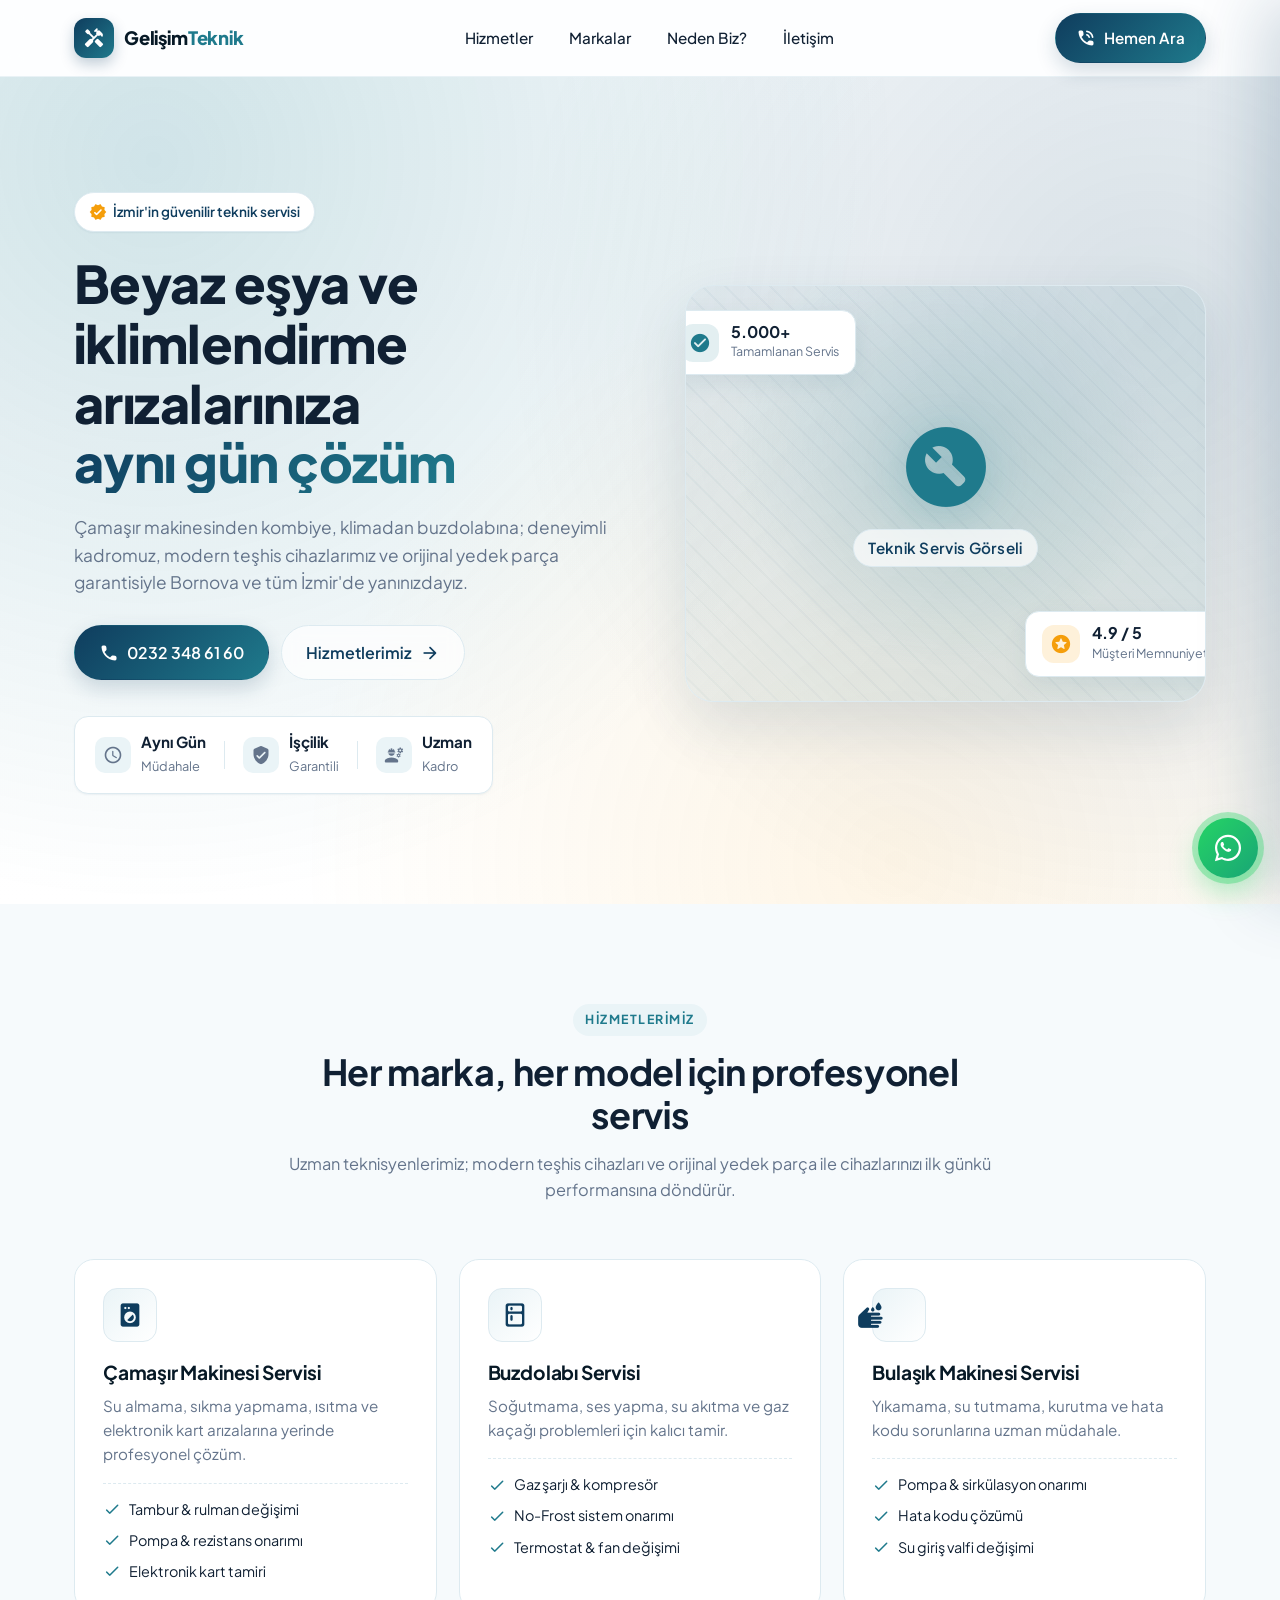
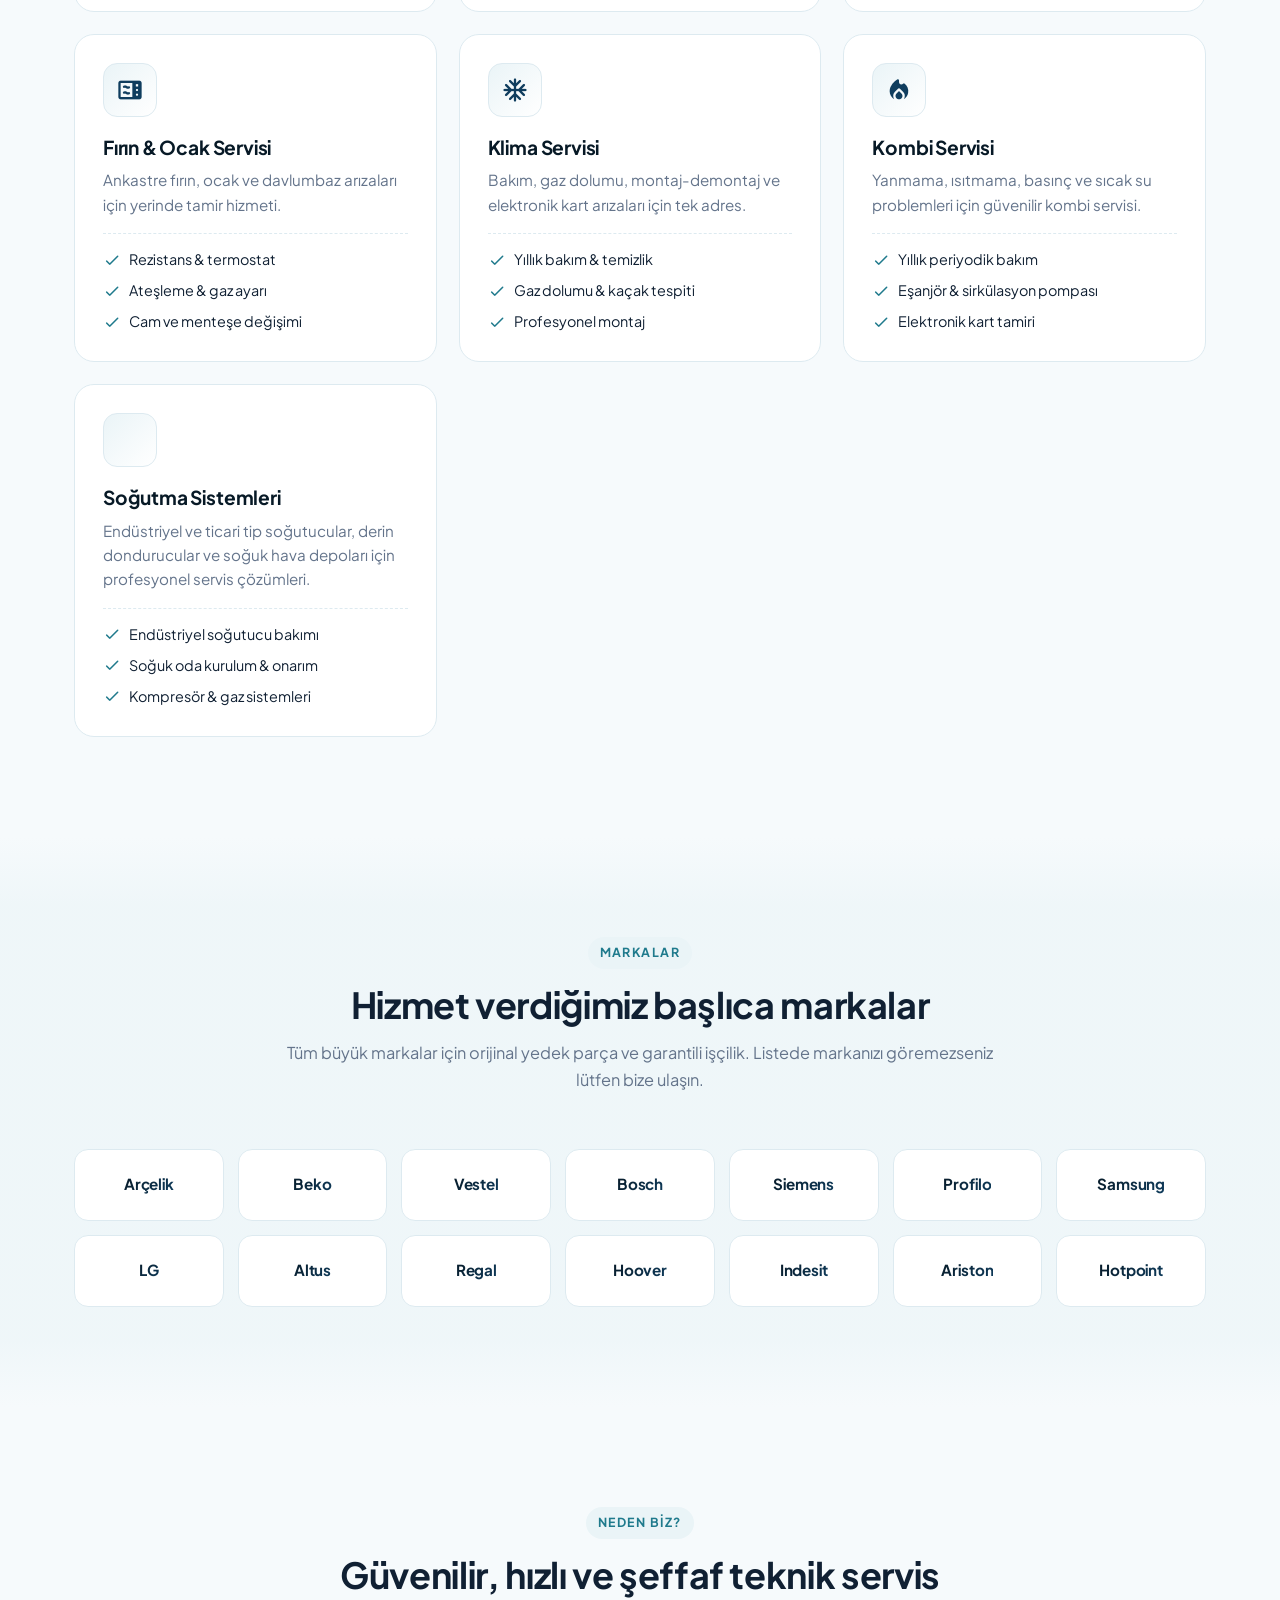
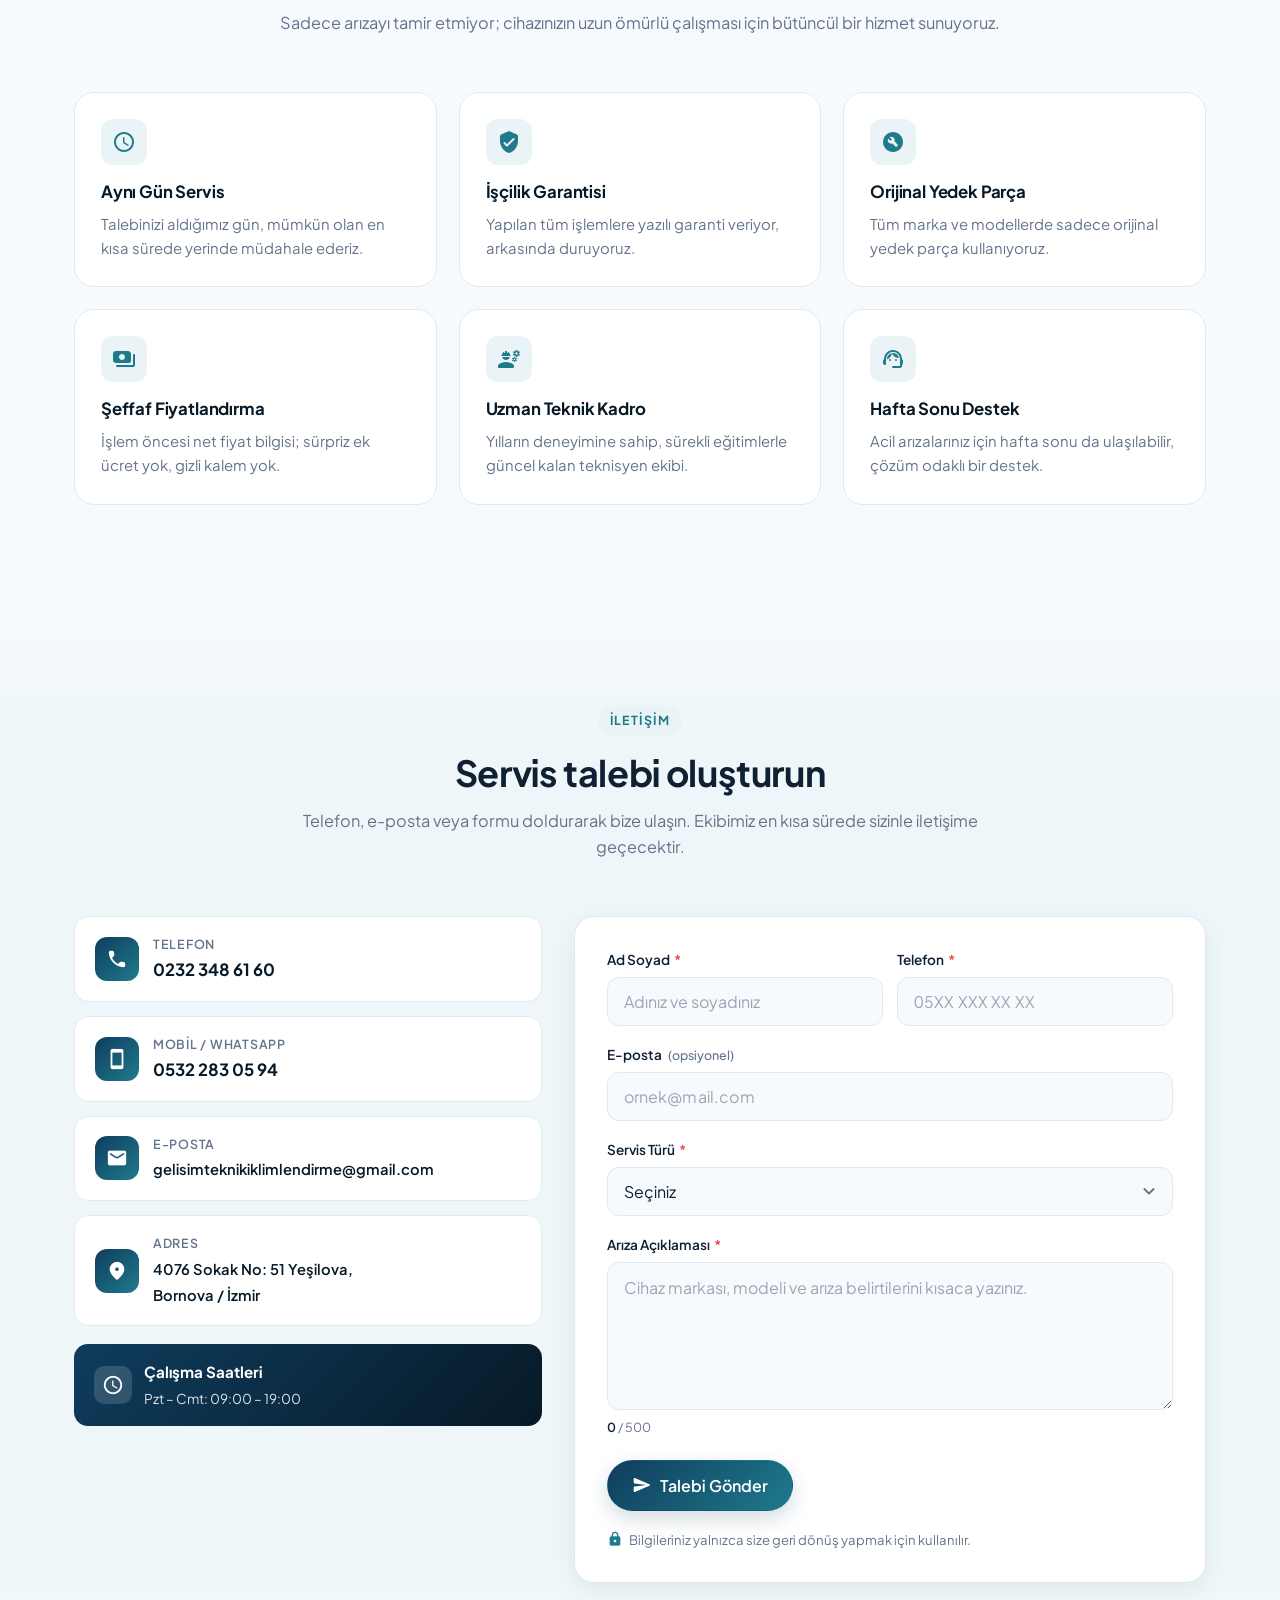
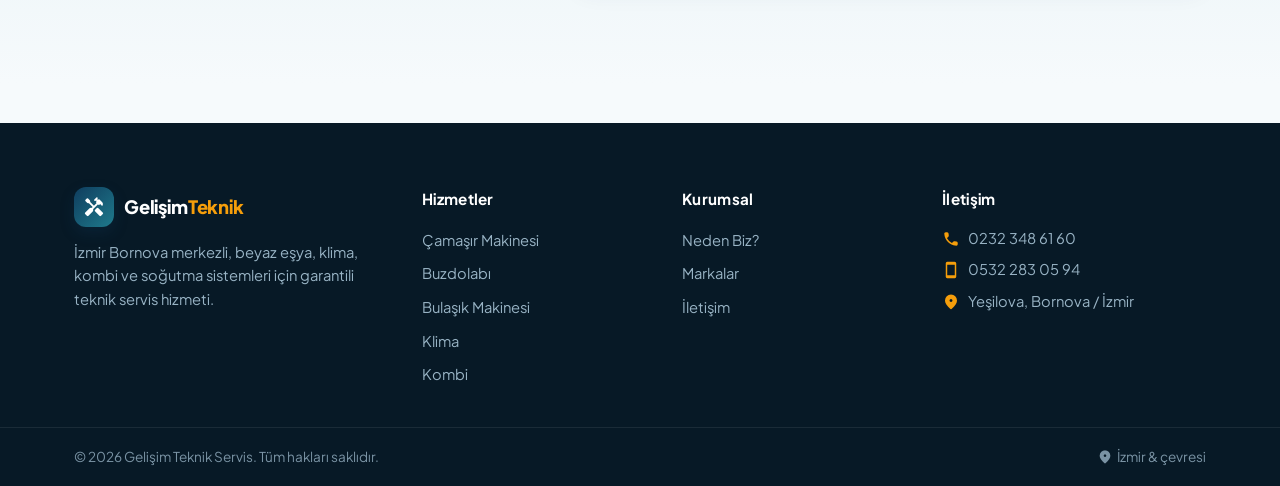
==== index.html @ 2c786e97 "First Commit Html CSS JS tasarımlar ve şablon ayarlandı" ====
<!DOCTYPE html>
<html lang="tr">
<head>
  <meta charset="UTF-8" />
  <meta name="viewport" content="width=device-width, initial-scale=1.0" />
  <title>Gelişim Teknik Servis | İzmir Beyaz Eşya, Klima ve Kombi Servisi</title>
  <meta
    name="description"
    content="Gelişim Teknik Servis – İzmir Bornova merkezli, beyaz eşya, klima, kombi ve soğutma sistemleri için garantili, hızlı ve uzman teknik servis hizmeti."
  />

  <!-- Plus Jakarta Sans -->
  <link rel="preconnect" href="https://fonts.googleapis.com" />
  <link rel="preconnect" href="https://fonts.gstatic.com" crossorigin />
  <link
    href="https://fonts.googleapis.com/css2?family=Plus+Jakarta+Sans:wght@400;500;600;700;800&display=swap"
    rel="stylesheet"
  />

  <!-- Material Icons Round -->
  <link
    href="https://fonts.googleapis.com/icon?family=Material+Icons+Round"
    rel="stylesheet"
  />

  <!-- AOS -->
  <link href="https://unpkg.com/aos@2.3.1/dist/aos.css" rel="stylesheet" />

  <link rel="stylesheet" href="/assets/css/main.css" />
</head>
<body>
  <!-- ============ HEADER ============ -->
  <header class="site-header">
    <div class="container header-inner">
      <a href="#" class="logo" aria-label="Gelişim Teknik Servis">
        <span class="logo-mark">
          <i class="material-icons-round">handyman</i>
        </span>
        <span class="logo-text">
          Gelişim<span class="logo-text-accent">Teknik</span>
        </span>
      </a>

      <nav class="nav" aria-label="Ana menü">
        <a href="#hizmetler">Hizmetler</a>
        <a href="#markalar">Markalar</a>
        <a href="#neden-biz">Neden Biz?</a>
        <a href="#iletisim">İletişim</a>
      </nav>

      <a href="tel:02323486160" class="btn btn-primary header-cta">
        <i class="material-icons-round">phone_in_talk</i>
        Hemen Ara
      </a>

      <!-- Hamburger button (mobil) -->
      <button
        class="hamburger"
        type="button"
        id="hamburgerBtn"
        aria-label="Menüyü aç"
        aria-controls="mobileMenu"
        aria-expanded="false"
      >
        <span></span>
        <span></span>
        <span></span>
      </button>
    </div>
  </header>

  <!-- ============ MOBİL MENÜ ============ -->
  <div class="mobile-menu-backdrop" id="mobileMenuBackdrop" aria-hidden="true"></div>

  <aside class="mobile-menu" id="mobileMenu" aria-label="Mobil menü" aria-hidden="true">
    <div class="mobile-menu-head">
      <a href="#" class="logo" aria-label="Gelişim Teknik Servis">
        <span class="logo-mark">
          <i class="material-icons-round">handyman</i>
        </span>
        <span class="logo-text">
          Gelişim<span class="logo-text-accent">Teknik</span>
        </span>
      </a>
      <button
        class="mobile-menu-close"
        type="button"
        id="mobileMenuClose"
        aria-label="Menüyü kapat"
      >
        <i class="material-icons-round">close</i>
      </button>
    </div>

    <nav class="mobile-nav" aria-label="Ana menü mobil">
      <a href="#hizmetler" class="mobile-nav-link">
        <i class="material-icons-round">build</i>
        <span>Hizmetler</span>
        <i class="material-icons-round arrow">chevron_right</i>
      </a>
      <a href="#markalar" class="mobile-nav-link">
        <i class="material-icons-round">verified</i>
        <span>Markalar</span>
        <i class="material-icons-round arrow">chevron_right</i>
      </a>
      <a href="#neden-biz" class="mobile-nav-link">
        <i class="material-icons-round">workspace_premium</i>
        <span>Neden Biz?</span>
        <i class="material-icons-round arrow">chevron_right</i>
      </a>
      <a href="#iletisim" class="mobile-nav-link">
        <i class="material-icons-round">mail</i>
        <span>İletişim</span>
        <i class="material-icons-round arrow">chevron_right</i>
      </a>
    </nav>

    <div class="mobile-menu-cta">
      <a href="tel:02323486160" class="btn btn-primary btn-lg mobile-cta-btn">
        <i class="material-icons-round">phone_in_talk</i>
        0232 348 61 60
      </a>
      <a
        href="https://wa.me/905322830594"
        target="_blank"
        rel="noopener"
        class="btn btn-ghost btn-lg mobile-cta-btn mobile-cta-wa"
      >
        <i class="material-icons-round">chat</i>
        WhatsApp ile Yaz
      </a>
    </div>

    <div class="mobile-menu-info">
      <div class="mobile-info-item">
        <i class="material-icons-round">place</i>
        <span>4076 Sokak No:51 Yeşilova, Bornova / İzmir</span>
      </div>
      <div class="mobile-info-item">
        <i class="material-icons-round">schedule</i>
        <span>Pzt – Cmt: 09:00 – 19:00</span>
      </div>
    </div>
  </aside>

  <!-- ============ HERO ============ -->
  <section class="hero">
    <div class="hero-bg" aria-hidden="true"></div>

    <div class="container hero-inner">
      <div class="hero-content" data-aos="fade-right" data-aos-duration="800">
        <span class="badge">
          <i class="material-icons-round">verified</i>
          İzmir'in güvenilir teknik servisi
        </span>

        <h1>
          Beyaz eşya ve iklimlendirme arızalarınıza
          <span class="hl">aynı gün çözüm</span>
        </h1>

        <p class="hero-desc">
          Çamaşır makinesinden kombiye, klimadan buzdolabına;
          deneyimli kadromuz, modern teşhis cihazlarımız ve orijinal
          yedek parça garantisiyle Bornova ve tüm İzmir'de yanınızdayız.
        </p>

        <div class="hero-cta">
          <a href="tel:02323486160" class="btn btn-primary btn-lg">
            <i class="material-icons-round">phone</i>
            0232 348 61 60
          </a>
          <a href="#hizmetler" class="btn btn-ghost btn-lg">
            Hizmetlerimiz
            <i class="material-icons-round">arrow_forward</i>
          </a>
        </div>

        <div class="hero-meta">
          <div class="meta-item">
            <span class="meta-icon"><i class="material-icons-round">schedule</i></span>
            <div>
              <strong>Aynı Gün</strong>
              <span>Müdahale</span>
            </div>
          </div>
          <div class="meta-divider" aria-hidden="true"></div>
          <div class="meta-item">
            <span class="meta-icon"><i class="material-icons-round">verified_user</i></span>
            <div>
              <strong>İşçilik</strong>
              <span>Garantili</span>
            </div>
          </div>
          <div class="meta-divider" aria-hidden="true"></div>
          <div class="meta-item">
            <span class="meta-icon"><i class="material-icons-round">engineering</i></span>
            <div>
              <strong>Uzman</strong>
              <span>Kadro</span>
            </div>
          </div>
        </div>
      </div>

      <div class="hero-visual" data-aos="fade-left" data-aos-duration="900">
        <div class="hero-card">
          <div class="hero-card-img">
            <i class="material-icons-round hero-card-icon">build_circle</i>
            <span class="hero-card-label">Teknik Servis Görseli</span>
          </div>

          <div class="floating-card floating-1">
            <span class="floating-icon ok">
              <i class="material-icons-round">check_circle</i>
            </span>
            <div>
              <strong>5.000+</strong>
              <span>Tamamlanan Servis</span>
            </div>
          </div>

          <div class="floating-card floating-2">
            <span class="floating-icon star">
              <i class="material-icons-round">stars</i>
            </span>
            <div>
              <strong>4.9 / 5</strong>
              <span>Müşteri Memnuniyeti</span>
            </div>
          </div>
        </div>
      </div>
    </div>
  </section>

  <!-- ============ HİZMETLER ============ -->
  <section class="section" id="hizmetler">
    <div class="container">
      <div class="section-head" data-aos="fade-up">
        <span class="eyebrow">Hizmetlerimiz</span>
        <h2>Her marka, her model için profesyonel servis</h2>
        <p>
          Uzman teknisyenlerimiz; modern teşhis cihazları ve orijinal
          yedek parça ile cihazlarınızı ilk günkü performansına döndürür.
        </p>
      </div>

      <div class="services-grid">
        <article class="service-card" data-aos="fade-up" data-aos-delay="0">
          <div class="service-icon"><i class="material-icons-round">local_laundry_service</i></div>
          <h3>Çamaşır Makinesi Servisi</h3>
          <p>Su almama, sıkma yapmama, ısıtma ve elektronik kart arızalarına yerinde profesyonel çözüm.</p>
          <ul class="fault-list">
            <li><i class="material-icons-round">check</i>Tambur & rulman değişimi</li>
            <li><i class="material-icons-round">check</i>Pompa & rezistans onarımı</li>
            <li><i class="material-icons-round">check</i>Elektronik kart tamiri</li>
          </ul>
        </article>

        <article class="service-card" data-aos="fade-up" data-aos-delay="60">
          <div class="service-icon"><i class="material-icons-round">kitchen</i></div>
          <h3>Buzdolabı Servisi</h3>
          <p>Soğutmama, ses yapma, su akıtma ve gaz kaçağı problemleri için kalıcı tamir.</p>
          <ul class="fault-list">
            <li><i class="material-icons-round">check</i>Gaz şarjı & kompresör</li>
            <li><i class="material-icons-round">check</i>No-Frost sistem onarımı</li>
            <li><i class="material-icons-round">check</i>Termostat & fan değişimi</li>
          </ul>
        </article>

        <article class="service-card" data-aos="fade-up" data-aos-delay="120">
          <div class="service-icon"><i class="material-icons-round">dishwasher_gen</i></div>
          <h3>Bulaşık Makinesi Servisi</h3>
          <p>Yıkamama, su tutmama, kurutma ve hata kodu sorunlarına uzman müdahale.</p>
          <ul class="fault-list">
            <li><i class="material-icons-round">check</i>Pompa & sirkülasyon onarımı</li>
            <li><i class="material-icons-round">check</i>Hata kodu çözümü</li>
            <li><i class="material-icons-round">check</i>Su giriş valfi değişimi</li>
          </ul>
        </article>

        <article class="service-card" data-aos="fade-up" data-aos-delay="0">
          <div class="service-icon"><i class="material-icons-round">microwave</i></div>
          <h3>Fırın & Ocak Servisi</h3>
          <p>Ankastre fırın, ocak ve davlumbaz arızaları için yerinde tamir hizmeti.</p>
          <ul class="fault-list">
            <li><i class="material-icons-round">check</i>Rezistans & termostat</li>
            <li><i class="material-icons-round">check</i>Ateşleme & gaz ayarı</li>
            <li><i class="material-icons-round">check</i>Cam ve menteşe değişimi</li>
          </ul>
        </article>

        <article class="service-card" data-aos="fade-up" data-aos-delay="60">
          <div class="service-icon"><i class="material-icons-round">ac_unit</i></div>
          <h3>Klima Servisi</h3>
          <p>Bakım, gaz dolumu, montaj-demontaj ve elektronik kart arızaları için tek adres.</p>
          <ul class="fault-list">
            <li><i class="material-icons-round">check</i>Yıllık bakım & temizlik</li>
            <li><i class="material-icons-round">check</i>Gaz dolumu & kaçak tespiti</li>
            <li><i class="material-icons-round">check</i>Profesyonel montaj</li>
          </ul>
        </article>

        <article class="service-card" data-aos="fade-up" data-aos-delay="120">
          <div class="service-icon"><i class="material-icons-round">local_fire_department</i></div>
          <h3>Kombi Servisi</h3>
          <p>Yanmama, ısıtmama, basınç ve sıcak su problemleri için güvenilir kombi servisi.</p>
          <ul class="fault-list">
            <li><i class="material-icons-round">check</i>Yıllık periyodik bakım</li>
            <li><i class="material-icons-round">check</i>Eşanjör & sirkülasyon pompası</li>
            <li><i class="material-icons-round">check</i>Elektronik kart tamiri</li>
          </ul>
        </article>

        <article class="service-card service-card-wide" data-aos="fade-up" data-aos-delay="0">
          <div class="service-icon"><i class="material-icons-round">mode_cool</i></div>
          <h3>Soğutma Sistemleri</h3>
          <p>Endüstriyel ve ticari tip soğutucular, derin dondurucular ve soğuk hava depoları için profesyonel servis çözümleri.</p>
          <ul class="fault-list">
            <li><i class="material-icons-round">check</i>Endüstriyel soğutucu bakımı</li>
            <li><i class="material-icons-round">check</i>Soğuk oda kurulum & onarım</li>
            <li><i class="material-icons-round">check</i>Kompresör & gaz sistemleri</li>
          </ul>
        </article>
      </div>
    </div>
  </section>

  <!-- ============ MARKALAR ============ -->
  <section class="section section-soft" id="markalar">
    <div class="container">
      <div class="section-head" data-aos="fade-up">
        <span class="eyebrow">Markalar</span>
        <h2>Hizmet verdiğimiz başlıca markalar</h2>
        <p>Tüm büyük markalar için orijinal yedek parça ve garantili işçilik. Listede markanızı göremezseniz lütfen bize ulaşın.</p>
      </div>

      <div class="brands-grid" data-aos="fade-up">
        <div class="brand-chip"><span>Arçelik</span></div>
        <div class="brand-chip"><span>Beko</span></div>
        <div class="brand-chip"><span>Vestel</span></div>
        <div class="brand-chip"><span>Bosch</span></div>
        <div class="brand-chip"><span>Siemens</span></div>
        <div class="brand-chip"><span>Profilo</span></div>
        <div class="brand-chip"><span>Samsung</span></div>
        <div class="brand-chip"><span>LG</span></div>
        <div class="brand-chip"><span>Altus</span></div>
        <div class="brand-chip"><span>Regal</span></div>
        <div class="brand-chip"><span>Hoover</span></div>
        <div class="brand-chip"><span>Indesit</span></div>
        <div class="brand-chip"><span>Ariston</span></div>
        <div class="brand-chip"><span>Hotpoint</span></div>
      </div>
    </div>
  </section>

  <!-- ============ NEDEN BİZ ============ -->
  <section class="section" id="neden-biz">
    <div class="container">
      <div class="section-head" data-aos="fade-up">
        <span class="eyebrow">Neden Biz?</span>
        <h2>Güvenilir, hızlı ve şeffaf teknik servis</h2>
        <p>Sadece arızayı tamir etmiyor; cihazınızın uzun ömürlü çalışması için bütüncül bir hizmet sunuyoruz.</p>
      </div>

      <div class="benefits-grid">
        <div class="benefit-card" data-aos="fade-up" data-aos-delay="0">
          <span class="benefit-icon"><i class="material-icons-round">schedule</i></span>
          <h4>Aynı Gün Servis</h4>
          <p>Talebinizi aldığımız gün, mümkün olan en kısa sürede yerinde müdahale ederiz.</p>
        </div>
        <div class="benefit-card" data-aos="fade-up" data-aos-delay="60">
          <span class="benefit-icon"><i class="material-icons-round">verified_user</i></span>
          <h4>İşçilik Garantisi</h4>
          <p>Yapılan tüm işlemlere yazılı garanti veriyor, arkasında duruyoruz.</p>
        </div>
        <div class="benefit-card" data-aos="fade-up" data-aos-delay="120">
          <span class="benefit-icon"><i class="material-icons-round">build_circle</i></span>
          <h4>Orijinal Yedek Parça</h4>
          <p>Tüm marka ve modellerde sadece orijinal yedek parça kullanıyoruz.</p>
        </div>
        <div class="benefit-card" data-aos="fade-up" data-aos-delay="0">
          <span class="benefit-icon"><i class="material-icons-round">payments</i></span>
          <h4>Şeffaf Fiyatlandırma</h4>
          <p>İşlem öncesi net fiyat bilgisi; sürpriz ek ücret yok, gizli kalem yok.</p>
        </div>
        <div class="benefit-card" data-aos="fade-up" data-aos-delay="60">
          <span class="benefit-icon"><i class="material-icons-round">engineering</i></span>
          <h4>Uzman Teknik Kadro</h4>
          <p>Yılların deneyimine sahip, sürekli eğitimlerle güncel kalan teknisyen ekibi.</p>
        </div>
        <div class="benefit-card" data-aos="fade-up" data-aos-delay="120">
          <span class="benefit-icon"><i class="material-icons-round">support_agent</i></span>
          <h4>Hafta Sonu Destek</h4>
          <p>Acil arızalarınız için hafta sonu da ulaşılabilir, çözüm odaklı bir destek.</p>
        </div>
      </div>
    </div>
  </section>

  <!-- ============ İLETİŞİM ============ -->
  <section class="section section-soft" id="iletisim">
    <div class="container">
      <div class="section-head" data-aos="fade-up">
        <span class="eyebrow">İletişim</span>
        <h2>Servis talebi oluşturun</h2>
        <p>Telefon, e-posta veya formu doldurarak bize ulaşın. Ekibimiz en kısa sürede sizinle iletişime geçecektir.</p>
      </div>

      <div class="contact-grid">
        <!-- Sol kolon: bilgiler -->
        <aside class="contact-info" data-aos="fade-right">
          <div class="info-card">
            <span class="info-icon"><i class="material-icons-round">phone</i></span>
            <div>
              <span class="info-label">Telefon</span>
              <a href="tel:02323486160" class="info-value">0232 348 61 60</a>
            </div>
          </div>

          <div class="info-card">
            <span class="info-icon"><i class="material-icons-round">smartphone</i></span>
            <div>
              <span class="info-label">Mobil / WhatsApp</span>
              <a href="tel:05322830594" class="info-value">0532 283 05 94</a>
            </div>
          </div>

          <div class="info-card">
            <span class="info-icon"><i class="material-icons-round">mail</i></span>
            <div>
              <span class="info-label">E-posta</span>
              <a href="mailto:gelisimteknikiklimlendirme@gmail.com" class="info-value info-value-sm"
                >gelisimteknikiklimlendirme@gmail.com</a>
            </div>
          </div>

          <div class="info-card">
            <span class="info-icon"><i class="material-icons-round">location_on</i></span>
            <div>
              <span class="info-label">Adres</span>
              <span class="info-value info-value-sm">
                4076 Sokak No: 51 Yeşilova,<br />Bornova / İzmir
              </span>
            </div>
          </div>

          <div class="info-hours">
            <i class="material-icons-round">schedule</i>
            <div>
              <strong>Çalışma Saatleri</strong>
              <span>Pzt – Cmt: 09:00 – 19:00</span>
            </div>
          </div>
        </aside>

        <!-- Sağ kolon: form -->
        <form class="contact-form" id="contactForm" data-aos="fade-left" novalidate>
          <div class="form-row">
            <div class="form-group">
              <label for="name">Ad Soyad <span class="req">*</span></label>
              <input
                type="text"
                id="name"
                name="name"
                placeholder="Adınız ve soyadınız"
                autocomplete="name"
                minlength="3"
                maxlength="60"
                pattern="[A-Za-zÇĞİıÖŞÜçğıöşü\s'\-]{3,60}"
                oninput="this.value=this.value.replace(/[^A-Za-zÇĞİıÖŞÜçğıöşü\s'\-]/g,'')"
                required
                data-error-required="Ad soyad alanı boş bırakılamaz."
                data-error-minlength="Ad soyad en az 3 karakter olmalıdır."
                data-error-pattern="Lütfen geçerli bir ad soyad giriniz (sadece harfler)."
              />
              <span class="form-error" data-error-for="name"></span>
            </div>

            <div class="form-group">
              <label for="phone">Telefon <span class="req">*</span></label>
              <input
                type="tel"
                id="phone"
                name="phone"
                placeholder="05XX XXX XX XX"
                autocomplete="tel"
                inputmode="numeric"
                maxlength="11"
                minlength="10"
                pattern="0[0-9]{9,10}"
                oninput="this.value=this.value.replace(/\D/g,'').slice(0,11)"
                onkeydown="if(['e','E','+','-','.',',',' '].includes(event.key))event.preventDefault()"
                required
                data-error-required="Telefon numarası boş bırakılamaz."
                data-error-minlength="Telefon numarası en az 10 haneli olmalıdır."
                data-error-pattern="Lütfen geçerli bir telefon numarası giriniz (örn: 05XX XXX XX XX)."
              />
              <span class="form-error" data-error-for="phone"></span>
            </div>
          </div>

          <div class="form-group">
            <label for="email">E-posta <span class="optional">(opsiyonel)</span></label>
            <input
              type="email"
              id="email"
              name="email"
              placeholder="ornek@mail.com"
              autocomplete="email"
              inputmode="email"
              maxlength="80"
              data-error-typemismatch="Lütfen geçerli bir e-posta adresi giriniz."
            />
            <span class="form-error" data-error-for="email"></span>
          </div>

          <div class="form-group">
            <label for="service">Servis Türü <span class="req">*</span></label>
            <div class="select-wrap">
              <select
                id="service"
                name="service"
                required
                data-error-required="Lütfen bir servis türü seçiniz."
              >
                <option value="">Seçiniz</option>
                <option>Çamaşır Makinesi</option>
                <option>Buzdolabı</option>
                <option>Bulaşık Makinesi</option>
                <option>Fırın & Ocak</option>
                <option>Klima</option>
                <option>Kombi</option>
                <option>Soğutma Sistemleri</option>
              </select>
              <i class="material-icons-round select-caret">expand_more</i>
            </div>
            <span class="form-error" data-error-for="service"></span>
          </div>

          <div class="form-group">
            <label for="message">Arıza Açıklaması <span class="req">*</span></label>
            <textarea
              id="message"
              name="message"
              rows="5"
              maxlength="500"
              minlength="10"
              placeholder="Cihaz markası, modeli ve arıza belirtilerini kısaca yazınız."
              required
              data-error-required="Lütfen arıza açıklamasını giriniz."
              data-error-minlength="Açıklama en az 10 karakter olmalıdır."
            ></textarea>
            <div class="form-meta">
              <span class="form-error" data-error-for="message"></span>
              <span class="form-counter"><span id="msgCount">0</span> / 500</span>
            </div>
          </div>

          <button type="submit" class="btn btn-primary btn-lg form-submit">
            <i class="material-icons-round">send</i>
            Talebi Gönder
          </button>

          <p class="form-success" id="formSuccess">
            <i class="material-icons-round">check_circle</i>
            Talebiniz alındı. En kısa sürede sizinle iletişime geçeceğiz.
          </p>

          <p class="form-note">
            <i class="material-icons-round">lock</i>
            Bilgileriniz yalnızca size geri dönüş yapmak için kullanılır.
          </p>
        </form>
      </div>
    </div>
  </section>

  <!-- ============ FOOTER ============ -->
  <footer class="site-footer">
    <div class="container footer-inner">
      <div class="footer-brand">
        <a href="#" class="logo logo-light">
          <span class="logo-mark"><i class="material-icons-round">handyman</i></span>
          <span class="logo-text">Gelişim<span class="logo-text-accent">Teknik</span></span>
        </a>
        <p>İzmir Bornova merkezli, beyaz eşya, klima, kombi ve soğutma sistemleri için garantili teknik servis hizmeti.</p>
      </div>

      <div class="footer-col">
        <h5>Hizmetler</h5>
        <ul>
          <li><a href="#hizmetler">Çamaşır Makinesi</a></li>
          <li><a href="#hizmetler">Buzdolabı</a></li>
          <li><a href="#hizmetler">Bulaşık Makinesi</a></li>
          <li><a href="#hizmetler">Klima</a></li>
          <li><a href="#hizmetler">Kombi</a></li>
        </ul>
      </div>

      <div class="footer-col">
        <h5>Kurumsal</h5>
        <ul>
          <li><a href="#neden-biz">Neden Biz?</a></li>
          <li><a href="#markalar">Markalar</a></li>
          <li><a href="#iletisim">İletişim</a></li>
        </ul>
      </div>

      <div class="footer-col">
        <h5>İletişim</h5>
        <ul class="footer-contact">
          <li><i class="material-icons-round">phone</i> 0232 348 61 60</li>
          <li><i class="material-icons-round">smartphone</i> 0532 283 05 94</li>
          <li><i class="material-icons-round">place</i> Yeşilova, Bornova / İzmir</li>
        </ul>
      </div>
    </div>

    <div class="footer-bottom">
      <div class="container footer-bottom-inner">
        <span>© 2026 Gelişim Teknik Servis. Tüm hakları saklıdır.</span>
        <span class="footer-region"><i class="material-icons-round">place</i> İzmir & çevresi</span>
      </div>
    </div>
  </footer>

  <!-- ============ WHATSAPP FLOATING ============ -->
  <a
    href="https://wa.me/905322830594"
    target="_blank"
    rel="noopener"
    class="whatsapp-float"
    aria-label="WhatsApp ile iletişime geç"
  >
    <svg viewBox="0 0 32 32" width="28" height="28" aria-hidden="true">
      <path fill="currentColor" d="M19.11 17.21c-.3-.15-1.78-.88-2.06-.98-.28-.1-.48-.15-.68.15-.2.3-.78.98-.96 1.18-.18.2-.35.22-.65.07-.3-.15-1.27-.47-2.42-1.5-.9-.8-1.5-1.78-1.67-2.08-.18-.3-.02-.46.13-.61.13-.13.3-.35.45-.52.15-.18.2-.3.3-.5.1-.2.05-.37-.02-.52-.07-.15-.68-1.62-.92-2.22-.24-.6-.5-.5-.68-.5h-.58c-.2 0-.52.07-.8.37-.27.3-1.05 1.02-1.05 2.5 0 1.47 1.07 2.9 1.22 3.1.15.2 2.1 3.2 5.1 4.48.71.3 1.27.49 1.7.62.71.23 1.36.2 1.87.12.57-.08 1.78-.72 2.03-1.42.25-.7.25-1.3.18-1.43-.08-.13-.28-.2-.58-.35z" />
      <path fill="currentColor" d="M26.65 5.34A14.86 14.86 0 0 0 16.02.93C7.83.93 1.16 7.6 1.16 15.79c0 2.62.69 5.18 2 7.43L1 31.07l7.99-2.1a14.84 14.84 0 0 0 7.04 1.79h.01c8.19 0 14.86-6.66 14.86-14.86a14.78 14.78 0 0 0-4.25-10.56zM16.04 28.27h-.01c-2.22 0-4.4-.6-6.3-1.72l-.45-.27-4.74 1.24 1.27-4.62-.3-.47a12.32 12.32 0 0 1-1.9-6.64c0-6.81 5.55-12.36 12.37-12.36 3.3 0 6.4 1.29 8.74 3.62a12.27 12.27 0 0 1 3.62 8.75c0 6.81-5.55 12.37-12.3 12.37z" />
    </svg>
  </a>

  <!-- AOS -->
  <script src="https://unpkg.com/aos@2.3.1/dist/aos.js"></script>
 <script src="/assets/js/main.js"></script>
</body>
</html>
---- assets/css/main.css ----
/* =========================================================
   Gelişim Teknik Servis — style.css
   ========================================================= */

/* ---------- Reset & Tokens ---------- */
:root {
  --primary: #0F3D5E;
  --primary-dark: #071926;
  --secondary: #1F7A8C;
  --accent: #F59E0B;
  --bg: #F6FAFC;
  --surface: #FFFFFF;
  --soft: #EAF4F7;
  --text: #102033;
  --muted: #64748B;
  --border: #DDEAF0;

  --radius-sm: 10px;
  --radius: 14px;
  --radius-lg: 20px;
  --radius-xl: 28px;

  --shadow-sm: 0 1px 2px rgba(15, 61, 94, 0.06);
  --shadow: 0 8px 24px rgba(15, 61, 94, 0.08);
  --shadow-lg: 0 24px 60px rgba(15, 61, 94, 0.12);

  --container: 1180px;
  --t: 0.25s cubic-bezier(0.4, 0, 0.2, 1);
}

*,
*::before,
*::after {
  box-sizing: border-box;
}

html {
  scroll-behavior: smooth;
  -webkit-text-size-adjust: 100%;
}

body {
  margin: 0;
  font-family: "Plus Jakarta Sans", system-ui, -apple-system, Segoe UI, Roboto,
    sans-serif;
  font-size: 16px;
  line-height: 1.6;
  color: var(--text);
  background: var(--bg);
  -webkit-font-smoothing: antialiased;
  -moz-osx-font-smoothing: grayscale;
}

img,
svg {
  display: block;
  max-width: 100%;
}

a {
  color: inherit;
  text-decoration: none;
  transition: color var(--t);
}

ul {
  list-style: none;
  padding: 0;
  margin: 0;
}

h1,
h2,
h3,
h4,
h5 {
  margin: 0 0 0.4em;
  font-weight: 700;
  color: var(--text);
  letter-spacing: -0.01em;
}

h1 { font-size: clamp(2rem, 4.5vw, 3.25rem); line-height: 1.15; font-weight: 800; }
h2 { font-size: clamp(1.6rem, 3vw, 2.25rem); line-height: 1.2; }
h3 { font-size: 1.2rem; line-height: 1.35; }
h4 { font-size: 1.05rem; }
p  { margin: 0 0 1em; color: var(--muted); }

.container {
  width: 100%;
  max-width: var(--container);
  margin: 0 auto;
  padding: 0 24px;
}

.material-icons-round {
  font-family: "Material Icons Round";
  font-feature-settings: "liga";
  user-select: none;
}

/* ---------- Buttons ---------- */
.btn {
  display: inline-flex;
  align-items: center;
  gap: 8px;
  padding: 12px 20px;
  border-radius: 999px;
  font-weight: 600;
  font-size: 0.95rem;
  cursor: pointer;
  border: 1px solid transparent;
  transition: transform var(--t), box-shadow var(--t), background var(--t),
    color var(--t), border-color var(--t);
  white-space: nowrap;
  font-family: inherit;
}

.btn .material-icons-round { font-size: 20px; }

.btn-lg {
  padding: 14px 24px;
  font-size: 1rem;
}

.btn-primary {
  background: linear-gradient(135deg, var(--primary), var(--secondary));
  color: #fff;
  box-shadow: 0 8px 20px rgba(15, 61, 94, 0.18);
}
.btn-primary:hover {
  transform: translateY(-2px);
  box-shadow: 0 14px 28px rgba(15, 61, 94, 0.24);
}

.btn-ghost {
  background: rgba(255, 255, 255, 0.7);
  color: var(--primary);
  border-color: var(--border);
  backdrop-filter: blur(8px);
}
.btn-ghost:hover {
  background: var(--surface);
  border-color: var(--secondary);
  color: var(--primary-dark);
  transform: translateY(-2px);
}

/* ---------- Header ---------- */
.site-header {
  position: sticky;
  top: 0;
  z-index: 50;
  background: rgba(255, 255, 255, 0.78);
  backdrop-filter: saturate(160%) blur(14px);
  -webkit-backdrop-filter: saturate(160%) blur(14px);
  border-bottom: 1px solid rgba(221, 234, 240, 0.6);
}

.header-inner {
  display: flex;
  align-items: center;
  justify-content: space-between;
  height: 76px;
  gap: 24px;
}

.logo {
  display: inline-flex;
  align-items: center;
  gap: 10px;
  font-weight: 800;
  font-size: 1.15rem;
  color: var(--primary-dark);
  letter-spacing: -0.01em;
}

.logo-mark {
  display: inline-flex;
  align-items: center;
  justify-content: center;
  width: 40px;
  height: 40px;
  border-radius: 12px;
  background: linear-gradient(135deg, var(--primary), var(--secondary));
  color: #fff;
  box-shadow: 0 6px 14px rgba(15, 61, 94, 0.25);
}
.logo-mark .material-icons-round { font-size: 22px; }

.logo-text-accent {
  color: var(--secondary);
}

.nav {
  display: flex;
  align-items: center;
  gap: 8px;
}
.nav a {
  position: relative;
  padding: 8px 14px;
  font-weight: 500;
  font-size: 0.95rem;
  color: var(--text);
  border-radius: 999px;
  transition: color var(--t), background var(--t);
}
.nav a:hover {
  color: var(--primary);
  background: var(--soft);
}

/* ---------- Hero ---------- */
.hero {
  position: relative;
  padding: clamp(64px, 9vw, 120px) 0 clamp(64px, 9vw, 110px);
  overflow: hidden;
}

.hero-bg {
  position: absolute;
  inset: 0;
  background:
    radial-gradient(circle at 12% 10%, rgba(31, 122, 140, 0.18), transparent 55%),
    radial-gradient(circle at 90% 30%, rgba(15, 61, 94, 0.14), transparent 50%),
    radial-gradient(circle at 70% 95%, rgba(245, 158, 11, 0.10), transparent 50%),
    linear-gradient(180deg, #F6FAFC 0%, #FFFFFF 100%);
  z-index: -1;
}

.hero-inner {
  display: grid;
  grid-template-columns: 1.05fr 1fr;
  gap: 64px;
  align-items: center;
}

.badge {
  display: inline-flex;
  align-items: center;
  gap: 6px;
  background: var(--surface);
  border: 1px solid var(--border);
  color: var(--primary);
  padding: 8px 14px;
  border-radius: 999px;
  font-size: 0.85rem;
  font-weight: 600;
  box-shadow: var(--shadow-sm);
  margin-bottom: 22px;
}
.badge .material-icons-round { font-size: 18px; color: var(--accent); }

.hero h1 .hl {
  display: inline-block;
  background: linear-gradient(135deg, var(--primary), var(--secondary));
  -webkit-background-clip: text;
  background-clip: text;
  color: transparent;
}

.hero-desc {
  font-size: 1.08rem;
  color: var(--muted);
  max-width: 540px;
  margin-bottom: 28px;
}

.hero-cta {
  display: flex;
  gap: 12px;
  flex-wrap: wrap;
  margin-bottom: 36px;
}

.hero-meta {
  display: flex;
  align-items: center;
  gap: 18px;
  flex-wrap: wrap;
  padding: 16px 20px;
  background: var(--surface);
  border: 1px solid var(--border);
  border-radius: var(--radius);
  width: fit-content;
  box-shadow: var(--shadow-sm);
}

.meta-item {
  display: flex;
  align-items: center;
  gap: 10px;
}
.meta-item strong {
  display: block;
  font-size: 0.95rem;
  color: var(--text);
  line-height: 1.2;
}
.meta-item span {
  font-size: 0.8rem;
  color: var(--muted);
}
.meta-icon {
  display: inline-flex;
  align-items: center;
  justify-content: center;
  width: 36px;
  height: 36px;
  border-radius: 10px;
  background: var(--soft);
  color: var(--primary);
}
.meta-icon .material-icons-round { font-size: 20px; }
.meta-divider {
  width: 1px;
  height: 28px;
  background: var(--border);
}

/* Hero görsel kart */
.hero-visual {
  position: relative;
}

.hero-card {
  position: relative;
  aspect-ratio: 5 / 4;
  background:
    linear-gradient(135deg, rgba(15, 61, 94, 0.04), rgba(31, 122, 140, 0.10));
  border: 1px solid var(--border);
  border-radius: var(--radius-xl);
  box-shadow: var(--shadow-lg);
  overflow: hidden;
}

.hero-card-img {
  position: absolute;
  inset: 0;
  display: flex;
  flex-direction: column;
  align-items: center;
  justify-content: center;
  gap: 14px;
  background:
    repeating-linear-gradient(45deg, rgba(15, 61, 94, 0.03) 0 2px, transparent 2px 16px),
    radial-gradient(circle at 50% 40%, rgba(31, 122, 140, 0.18), transparent 60%);
  color: var(--primary);
}
.hero-card-icon {
  font-size: 96px !important;
  color: var(--secondary);
  filter: drop-shadow(0 8px 20px rgba(31, 122, 140, 0.25));
}
.hero-card-label {
  font-weight: 600;
  letter-spacing: 0.02em;
  font-size: 0.95rem;
  color: var(--primary);
  background: rgba(255, 255, 255, 0.7);
  backdrop-filter: blur(8px);
  padding: 6px 14px;
  border-radius: 999px;
  border: 1px solid var(--border);
}

.floating-card {
  position: absolute;
  display: flex;
  align-items: center;
  gap: 12px;
  padding: 12px 16px;
  background: var(--surface);
  border: 1px solid var(--border);
  border-radius: var(--radius);
  box-shadow: var(--shadow);
  font-size: 0.85rem;
}
.floating-card strong {
  display: block;
  font-size: 1rem;
  font-weight: 700;
  color: var(--text);
  line-height: 1.1;
}
.floating-card span { color: var(--muted); font-size: 0.78rem; }

.floating-icon {
  display: inline-flex;
  align-items: center;
  justify-content: center;
  width: 38px;
  height: 38px;
  border-radius: 12px;
}
.floating-icon.ok   { background: rgba(31, 122, 140, 0.12); color: var(--secondary); }
.floating-icon.star { background: rgba(245, 158, 11, 0.15); color: var(--accent); }
.floating-icon .material-icons-round { font-size: 22px; }

.floating-1 { top: 24px; left: -22px; }
.floating-2 { bottom: 24px; right: -22px; }

/* ---------- Sections ---------- */
.section {
  padding: clamp(60px, 8vw, 100px) 0;
}

.section-soft {
  background:
    linear-gradient(180deg, transparent, rgba(234, 244, 247, 0.6) 12%, rgba(234, 244, 247, 0.6) 88%, transparent);
}

.section-head {
  max-width: 720px;
  margin: 0 auto 56px;
  text-align: center;
}
.eyebrow {
  display: inline-block;
  font-size: 0.78rem;
  font-weight: 700;
  letter-spacing: 0.12em;
  text-transform: uppercase;
  color: var(--secondary);
  background: var(--soft);
  padding: 6px 12px;
  border-radius: 999px;
  margin-bottom: 14px;
}
.section-head p { font-size: 1.02rem; }

/* ---------- Hizmetler ---------- */
.services-grid {
  display: grid;
  grid-template-columns: repeat(3, 1fr);
  gap: 22px;
}

.service-card {
  background: var(--surface);
  border: 1px solid var(--border);
  border-radius: var(--radius-lg);
  padding: 28px;
  transition: transform var(--t), border-color var(--t), box-shadow var(--t);
  position: relative;
  overflow: hidden;
}
.service-card::before {
  content: "";
  position: absolute;
  inset: 0;
  background: linear-gradient(135deg, rgba(31, 122, 140, 0.06), transparent 60%);
  opacity: 0;
  transition: opacity var(--t);
  pointer-events: none;
}
.service-card:hover {
  transform: translateY(-4px);
  border-color: rgba(31, 122, 140, 0.4);
  box-shadow: var(--shadow);
}
.service-card:hover::before { opacity: 1; }

.service-icon {
  width: 54px;
  height: 54px;
  border-radius: 14px;
  display: inline-flex;
  align-items: center;
  justify-content: center;
  background: linear-gradient(135deg, var(--soft), #fff);
  color: var(--primary);
  border: 1px solid var(--border);
  margin-bottom: 18px;
  transition: transform var(--t), background var(--t), color var(--t);
}
.service-icon .material-icons-round { font-size: 28px; }

.service-card:hover .service-icon {
  background: linear-gradient(135deg, var(--primary), var(--secondary));
  color: #fff;
  transform: scale(1.05);
  border-color: transparent;
}

.service-card h3 { color: var(--primary-dark); }
.service-card p  { font-size: 0.95rem; margin-bottom: 16px; }

.fault-list {
  display: flex;
  flex-direction: column;
  gap: 8px;
  border-top: 1px dashed var(--border);
  padding-top: 14px;
}
.fault-list li {
  display: flex;
  align-items: center;
  gap: 8px;
  font-size: 0.9rem;
  color: var(--text);
}
.fault-list .material-icons-round {
  font-size: 18px;
  color: var(--secondary);
}

/* ---------- Markalar ---------- */
.brands-grid {
  display: grid;
  grid-template-columns: repeat(7, 1fr);
  gap: 14px;
}

.brand-chip {
  display: flex;
  align-items: center;
  justify-content: center;
  height: 72px;
  background: var(--surface);
  border: 1px solid var(--border);
  border-radius: var(--radius);
  padding: 0 14px;
  text-align: center;
  font-weight: 700;
  font-size: 0.95rem;
  color: var(--primary-dark);
  letter-spacing: -0.01em;
  transition: transform var(--t), border-color var(--t), color var(--t),
    box-shadow var(--t), background var(--t);
}
.brand-chip:hover {
  transform: translateY(-3px);
  border-color: var(--secondary);
  color: var(--secondary);
  box-shadow: var(--shadow-sm);
  background: #fff;
}
.brand-chip span {
  background: linear-gradient(135deg, var(--primary-dark), var(--primary));
  -webkit-background-clip: text;
  background-clip: text;
  color: transparent;
  transition: background var(--t);
}
.brand-chip:hover span {
  background: linear-gradient(135deg, var(--primary), var(--secondary));
  -webkit-background-clip: text;
  background-clip: text;
}

/* ---------- Neden Biz ---------- */
.benefits-grid {
  display: grid;
  grid-template-columns: repeat(3, 1fr);
  gap: 22px;
}

.benefit-card {
  background: var(--surface);
  border: 1px solid var(--border);
  border-radius: var(--radius-lg);
  padding: 26px;
  transition: transform var(--t), border-color var(--t), box-shadow var(--t);
}
.benefit-card:hover {
  transform: translateY(-3px);
  border-color: rgba(31, 122, 140, 0.4);
  box-shadow: var(--shadow);
}
.benefit-icon {
  display: inline-flex;
  align-items: center;
  justify-content: center;
  width: 46px;
  height: 46px;
  border-radius: 12px;
  background: var(--soft);
  color: var(--secondary);
  margin-bottom: 14px;
  transition: background var(--t), color var(--t);
}
.benefit-icon .material-icons-round { font-size: 24px; }
.benefit-card:hover .benefit-icon {
  background: linear-gradient(135deg, var(--secondary), var(--primary));
  color: #fff;
}
.benefit-card h4 { color: var(--primary-dark); }
.benefit-card p  { font-size: 0.93rem; margin: 0; }

/* ---------- İletişim ---------- */
.contact-grid {
  display: grid;
  grid-template-columns: 0.85fr 1.15fr;
  gap: 32px;
  align-items: start;
}

.contact-info {
  display: flex;
  flex-direction: column;
  gap: 14px;
}

.info-card {
  display: flex;
  align-items: center;
  gap: 14px;
  padding: 18px 20px;
  background: var(--surface);
  border: 1px solid var(--border);
  border-radius: var(--radius);
  transition: transform var(--t), border-color var(--t), box-shadow var(--t);
}
.info-card:hover {
  transform: translateX(3px);
  border-color: var(--secondary);
  box-shadow: var(--shadow-sm);
}

.info-icon {
  display: inline-flex;
  align-items: center;
  justify-content: center;
  width: 44px;
  height: 44px;
  border-radius: 12px;
  background: linear-gradient(135deg, var(--primary), var(--secondary));
  color: #fff;
  flex-shrink: 0;
}
.info-icon .material-icons-round { font-size: 22px; }

.info-label {
  display: block;
  font-size: 0.78rem;
  font-weight: 600;
  color: var(--muted);
  text-transform: uppercase;
  letter-spacing: 0.06em;
  margin-bottom: 2px;
}
.info-value {
  font-weight: 700;
  color: var(--primary-dark);
  font-size: 1.05rem;
  line-height: 1.3;
  word-break: break-word;
}
.info-value-sm { font-size: 0.92rem; font-weight: 600; }
a.info-value:hover { color: var(--secondary); }

.info-hours {
  display: flex;
  align-items: center;
  gap: 12px;
  padding: 16px 20px;
  background: linear-gradient(135deg, var(--primary), var(--primary-dark));
  border-radius: var(--radius);
  color: #fff;
  margin-top: 4px;
}
.info-hours .material-icons-round {
  background: rgba(255, 255, 255, 0.15);
  padding: 8px;
  border-radius: 10px;
  font-size: 22px;
}
.info-hours strong { display: block; font-size: 0.95rem; }
.info-hours span { font-size: 0.85rem; opacity: 0.85; }

/* Form */
.contact-form {
  background: var(--surface);
  border: 1px solid var(--border);
  border-radius: var(--radius-lg);
  padding: 32px;
  box-shadow: var(--shadow);
  display: flex;
  flex-direction: column;
  gap: 18px;
}

.form-row {
  display: grid;
  grid-template-columns: 1fr 1fr;
  gap: 14px;
}

.form-group {
  display: flex;
  flex-direction: column;
  gap: 6px;
}

.form-group label {
  font-size: 0.85rem;
  font-weight: 600;
  color: var(--text);
}

.form-group input,
.form-group select,
.form-group textarea {
  width: 100%;
  padding: 13px 16px;
  font-size: 0.95rem;
  font-family: inherit;
  color: var(--text);
  background: var(--bg);
  border: 1.5px solid var(--border);
  border-radius: 12px;
  transition: border-color var(--t), background var(--t), box-shadow var(--t);
  outline: none;
}
.form-group input::placeholder,
.form-group textarea::placeholder { color: #9aa6b6; }

.form-group input:focus,
.form-group select:focus,
.form-group textarea:focus {
  background: var(--surface);
  border-color: var(--secondary);
  box-shadow: 0 0 0 4px rgba(31, 122, 140, 0.12);
}

.form-group textarea {
  resize: vertical;
  min-height: 120px;
}

.select-wrap {
  position: relative;
}
.select-wrap select {
  appearance: none;
  -webkit-appearance: none;
  padding-right: 44px;
  cursor: pointer;
}
.select-caret {
  position: absolute;
  right: 12px;
  top: 50%;
  transform: translateY(-50%);
  color: var(--muted);
  pointer-events: none;
}

.form-submit {
  align-self: flex-start;
  margin-top: 4px;
}

.form-note {
  display: flex;
  align-items: center;
  gap: 6px;
  font-size: 0.82rem;
  color: var(--muted);
  margin: 0;
}
.form-note .material-icons-round { font-size: 16px; color: var(--secondary); }

/* ---------- Footer ---------- */
.site-footer {
  background: var(--primary-dark);
  color: #cfe0ea;
  margin-top: 40px;
}

.footer-inner {
  display: grid;
  grid-template-columns: 1.4fr 1fr 1fr 1.2fr;
  gap: 40px;
  padding: 64px 24px 40px;
}

.footer-brand p {
  color: #98b3c4;
  font-size: 0.92rem;
  max-width: 320px;
  margin-top: 14px;
}

.logo-light { color: #fff; }
.logo-light .logo-text-accent { color: var(--accent); }

.footer-col h5 {
  color: #fff;
  font-size: 0.95rem;
  margin-bottom: 16px;
  letter-spacing: 0.02em;
}
.footer-col ul { display: flex; flex-direction: column; gap: 8px; }
.footer-col a {
  color: #98b3c4;
  font-size: 0.92rem;
  transition: color var(--t), padding-left var(--t);
}
.footer-col a:hover { color: #fff; padding-left: 4px; }

.footer-contact li {
  display: flex;
  align-items: center;
  gap: 8px;
  color: #98b3c4;
  font-size: 0.92rem;
}
.footer-contact .material-icons-round {
  font-size: 18px;
  color: var(--accent);
}

.footer-bottom {
  border-top: 1px solid rgba(255, 255, 255, 0.08);
  padding: 18px 0;
  font-size: 0.85rem;
}
.footer-bottom-inner {
  display: flex;
  align-items: center;
  justify-content: space-between;
  color: #7a93a4;
}
.footer-region {
  display: inline-flex;
  align-items: center;
  gap: 4px;
}
.footer-region .material-icons-round { font-size: 16px; }

/* ---------- WhatsApp Float ---------- */
.whatsapp-float {
  position: fixed;
  right: 22px;
  bottom: 22px;
  width: 60px;
  height: 60px;
  border-radius: 50%;
  background: linear-gradient(135deg, #25D366, #128C7E);
  color: #fff;
  display: inline-flex;
  align-items: center;
  justify-content: center;
  box-shadow: 0 14px 28px rgba(37, 211, 102, 0.35);
  z-index: 100;
  transition: transform var(--t), box-shadow var(--t);
}
.whatsapp-float::before {
  content: "";
  position: absolute;
  inset: -6px;
  border-radius: 50%;
  background: rgba(37, 211, 102, 0.35);
  z-index: -1;
  animation: pulse 2s ease-out infinite;
}
.whatsapp-float:hover {
  transform: scale(1.08);
  box-shadow: 0 18px 36px rgba(37, 211, 102, 0.45);
}

@keyframes pulse {
  0%   { transform: scale(0.95); opacity: 0.7; }
  70%  { transform: scale(1.25); opacity: 0;   }
  100% { transform: scale(1.25); opacity: 0;   }
}

/* =========================================================
   RESPONSIVE
   ========================================================= */

/* Tablet */
@media (max-width: 1024px) {
  .hero-inner {
    grid-template-columns: 1fr;
    gap: 48px;
    text-align: center;
  }
  .hero-content { display: flex; flex-direction: column; align-items: center; }
  .hero-desc { margin-left: auto; margin-right: auto; }
  .hero-cta { justify-content: center; }
  .hero-meta { margin: 0 auto; }
  .hero-card { max-width: 540px; margin: 0 auto; }

  .services-grid,
  .benefits-grid {
    grid-template-columns: repeat(2, 1fr);
  }

  .brands-grid {
    grid-template-columns: repeat(4, 1fr);
  }

  .contact-grid {
    grid-template-columns: 1fr;
    gap: 24px;
  }

  .footer-inner {
    grid-template-columns: 1fr 1fr;
    gap: 32px;
  }

  .nav { display: none; }
}

/* Mobile */
@media (max-width: 640px) {
  .container { padding: 0 18px; }

  .header-inner { height: 64px; gap: 10px; }
  .logo-text { font-size: 1.05rem; }
  .header-cta { padding: 10px 14px; font-size: 0.85rem; }
  .header-cta .material-icons-round { font-size: 18px; }

  .hero { padding: 56px 0 64px; }
  .hero-cta { width: 100%; flex-direction: column; }
  .hero-cta .btn { width: 100%; justify-content: center; }

  .hero-meta {
    width: 100%;
    flex-direction: column;
    align-items: stretch;
    gap: 12px;
  }
  .meta-divider { display: none; }
  .meta-item {
    background: var(--bg);
    padding: 10px 12px;
    border-radius: 10px;
  }

  .floating-1 { left: 10px; top: 12px; padding: 8px 12px; }
  .floating-2 { right: 10px; bottom: 12px; padding: 8px 12px; }
  .floating-card strong { font-size: 0.9rem; }
  .floating-card span { font-size: 0.72rem; }

  .services-grid,
  .benefits-grid {
    grid-template-columns: 1fr;
  }
  .service-card-wide { grid-column: auto; }

  .brands-grid { grid-template-columns: repeat(2, 1fr); }
  .brand-chip { height: 64px; font-size: 0.9rem; }

  .form-row { grid-template-columns: 1fr; }
  .contact-form { padding: 22px; }
  .form-submit { width: 100%; justify-content: center; }

  .footer-inner {
    grid-template-columns: 1fr;
    padding: 48px 18px 32px;
    gap: 28px;
  }
  .footer-bottom-inner {
    flex-direction: column;
    gap: 6px;
    text-align: center;
  }

  .whatsapp-float {
    width: 54px;
    height: 54px;
    right: 16px;
    bottom: 16px;
  }
  .whatsapp-float svg { width: 26px; height: 26px; }
}

/* Reduced motion */
@media (prefers-reduced-motion: reduce) {
  *, *::before, *::after {
    animation-duration: 0.01ms !important;
    transition-duration: 0.01ms !important;
  }
  html { scroll-behavior: auto; }
}
/* =========================================================
   FORM — Input iyileştirmeleri
   ========================================================= */

/* iOS'ta input'a tıklayınca zoom etmesini engellemek için 16px taban */
.form-group input,
.form-group select,
.form-group textarea {
  font-size: 16px;
  min-height: 48px;
}

/* Telefon/Number — sayı oklarını gizle */
.form-group input[type="tel"]::-webkit-outer-spin-button,
.form-group input[type="tel"]::-webkit-inner-spin-button,
.form-group input[type="number"]::-webkit-outer-spin-button,
.form-group input[type="number"]::-webkit-inner-spin-button {
  -webkit-appearance: none;
  margin: 0;
}
.form-group input[type="tel"],
.form-group input[type="number"] {
  -moz-appearance: textfield;
}

/* Telefon/E-posta için tabular hizalama */
.form-group input[type="tel"],
.form-group input[type="email"] {
  font-variant-numeric: tabular-nums;
  letter-spacing: 0.01em;
}

/* Validation state'leri — kullanıcı bir şey yazdıktan sonra */
.form-group input:not(:placeholder-shown):invalid,
.form-group textarea:not(:placeholder-shown):invalid {
  border-color: #E55353;
  background: #FFF6F6;
}
.form-group input:not(:placeholder-shown):invalid:focus,
.form-group textarea:not(:placeholder-shown):invalid:focus {
  box-shadow: 0 0 0 4px rgba(229, 83, 83, 0.12);
}

.form-group input:not(:placeholder-shown):valid,
.form-group textarea:not(:placeholder-shown):valid {
  border-color: #B6D6CA;
}

/* Disabled / readonly */
.form-group input:disabled,
.form-group textarea:disabled,
.form-group select:disabled {
  background: #F0F4F7;
  color: var(--muted);
  cursor: not-allowed;
}

/* Label içindeki opsiyonel etiket */
.form-group label .optional {
  font-weight: 500;
  color: var(--muted);
  font-size: 0.78rem;
  margin-left: 4px;
}

/* Karakter / yardım metni */
.form-hint {
  font-size: 0.78rem;
  color: var(--muted);
  margin-top: 2px;
}

/* Textarea — daha doğal yazım */
.form-group textarea {
  line-height: 1.5;
  font-family: inherit;
  resize: vertical;
}

/* ---------- Form responsive ek düzeltmeler ---------- */
@media (max-width: 768px) {
  .contact-form {
    padding: 24px 20px;
    gap: 16px;
  }
  .form-row {
    grid-template-columns: 1fr;
    gap: 16px;
  }
  .form-group label {
    font-size: 0.88rem;
  }
  .form-group input,
  .form-group select,
  .form-group textarea {
    padding: 14px 16px;
    border-radius: 11px;
  }
  .form-submit {
    width: 100%;
    justify-content: center;
  }
}

/* Çok küçük cihazlar */
@media (max-width: 380px) {
  .contact-form { padding: 20px 16px; }
  .form-group input,
  .form-group select,
  .form-group textarea {
    padding: 12px 14px;
    font-size: 16px; /* iOS zoom için 16'nın altına asla inme */
  }
}

/* =========================================================
   HAMBURGER BUTTON (mobilde görünür)
   ========================================================= */
.hamburger {
  display: none;
  flex-direction: column;
  justify-content: center;
  align-items: center;
  gap: 5px;
  width: 44px;
  height: 44px;
  background: var(--soft);
  border: 1px solid var(--border);
  border-radius: 12px;
  cursor: pointer;
  padding: 0;
  transition: background var(--t), border-color var(--t);
}
.hamburger:hover {
  background: #fff;
  border-color: var(--secondary);
}
.hamburger span {
  display: block;
  width: 20px;
  height: 2px;
  background: var(--primary);
  border-radius: 2px;
  transition: transform var(--t), opacity var(--t);
  transform-origin: center;
}
.hamburger.is-active span:nth-child(1) {
  transform: translateY(7px) rotate(45deg);
}
.hamburger.is-active span:nth-child(2) {
  opacity: 0;
}
.hamburger.is-active span:nth-child(3) {
  transform: translateY(-7px) rotate(-45deg);
}

/* =========================================================
   MOBİL MENÜ
   ========================================================= */
.mobile-menu-backdrop {
  position: fixed;
  inset: 0;
  background: rgba(7, 25, 38, 0.55);
  backdrop-filter: blur(4px);
  -webkit-backdrop-filter: blur(4px);
  opacity: 0;
  visibility: hidden;
  z-index: 90;
  transition: opacity 0.3s ease, visibility 0.3s ease;
}
.mobile-menu-backdrop.is-open {
  opacity: 1;
  visibility: visible;
}

.mobile-menu {
  position: fixed;
  top: 0;
  right: 0;
  width: min(360px, 88vw);
  height: 100vh;
  height: 100dvh;
  background: var(--surface);
  z-index: 100;
  transform: translateX(100%);
  transition: transform 0.35s cubic-bezier(0.4, 0, 0.2, 1);
  display: flex;
  flex-direction: column;
  overflow-y: auto;
  box-shadow: -20px 0 60px rgba(15, 61, 94, 0.18);
}
.mobile-menu.is-open {
  transform: translateX(0);
}

.mobile-menu-head {
  display: flex;
  align-items: center;
  justify-content: space-between;
  padding: 20px 22px;
  border-bottom: 1px solid var(--border);
}

.mobile-menu-close {
  width: 40px;
  height: 40px;
  border-radius: 12px;
  border: 1px solid var(--border);
  background: var(--soft);
  color: var(--primary-dark);
  cursor: pointer;
  display: inline-flex;
  align-items: center;
  justify-content: center;
  transition: background var(--t), color var(--t), transform var(--t);
}
.mobile-menu-close:hover {
  background: var(--primary);
  color: #fff;
  transform: rotate(90deg);
}
.mobile-menu-close .material-icons-round { font-size: 22px; }

.mobile-nav {
  display: flex;
  flex-direction: column;
  padding: 12px 14px;
  gap: 4px;
}

.mobile-nav-link {
  display: flex;
  align-items: center;
  gap: 14px;
  padding: 14px 14px;
  border-radius: 12px;
  color: var(--text);
  font-weight: 600;
  font-size: 1rem;
  transition: background var(--t), color var(--t), transform var(--t);
  border: 1px solid transparent;
}
.mobile-nav-link > .material-icons-round:first-child {
  display: inline-flex;
  align-items: center;
  justify-content: center;
  width: 40px;
  height: 40px;
  border-radius: 10px;
  background: var(--soft);
  color: var(--secondary);
  font-size: 22px;
  flex-shrink: 0;
  transition: background var(--t), color var(--t);
}
.mobile-nav-link span { flex: 1; }
.mobile-nav-link .arrow {
  font-size: 22px;
  color: var(--muted);
  transition: transform var(--t), color var(--t);
}
.mobile-nav-link:hover,
.mobile-nav-link:active {
  background: var(--soft);
  color: var(--primary);
  border-color: var(--border);
}
.mobile-nav-link:hover > .material-icons-round:first-child {
  background: linear-gradient(135deg, var(--primary), var(--secondary));
  color: #fff;
}
.mobile-nav-link:hover .arrow {
  transform: translateX(3px);
  color: var(--secondary);
}

.mobile-menu-cta {
  margin-top: auto;
  padding: 16px 22px 12px;
  display: flex;
  flex-direction: column;
  gap: 10px;
  border-top: 1px solid var(--border);
}
.mobile-cta-btn {
  width: 100%;
  justify-content: center;
}
.mobile-cta-wa {
  background: rgba(37, 211, 102, 0.08);
  color: #128C7E;
  border-color: rgba(37, 211, 102, 0.3);
}
.mobile-cta-wa:hover {
  background: #25D366;
  color: #fff;
  border-color: #25D366;
}

.mobile-menu-info {
  padding: 12px 22px 24px;
  display: flex;
  flex-direction: column;
  gap: 10px;
}
.mobile-info-item {
  display: flex;
  align-items: flex-start;
  gap: 10px;
  font-size: 0.85rem;
  color: var(--muted);
  line-height: 1.45;
}
.mobile-info-item .material-icons-round {
  font-size: 18px;
  color: var(--secondary);
  flex-shrink: 0;
  margin-top: 2px;
}

/* =========================================================
   HAMBURGER GÖRÜNÜRLÜĞÜ (responsive)
   ========================================================= */
@media (max-width: 1024px) {
  .hamburger { display: inline-flex; }
  .header-cta { display: none; } /* CTA mobil menüye taşındı */
}

/* =========================================================
   FORM — Required, error, success, counter
   ========================================================= */
.form-group label .req {
  color: #E55353;
  font-weight: 700;
  margin-left: 2px;
}

/* Validation state'lerinin native :invalid versiyonunu kapatıyoruz —
   artık .has-error ile manuel kontrol ediyoruz */
.form-group input:not(:placeholder-shown):invalid,
.form-group textarea:not(:placeholder-shown):invalid,
.form-group input:not(:placeholder-shown):valid,
.form-group textarea:not(:placeholder-shown):valid {
  border-color: var(--border);
  background: var(--bg);
  box-shadow: none;
}

/* Hata durumu — JS'in eklediği .has-error class'ıyla */
.form-group.has-error input,
.form-group.has-error select,
.form-group.has-error textarea {
  border-color: #E55353;
  background: #FFF6F6;
}
.form-group.has-error input:focus,
.form-group.has-error select:focus,
.form-group.has-error textarea:focus {
  border-color: #E55353;
  box-shadow: 0 0 0 4px rgba(229, 83, 83, 0.12);
}
.form-group.has-error label {
  color: #C53030;
}

/* Hata mesajı */
.form-error {
  display: none;
  align-items: center;
  gap: 6px;
  font-size: 0.82rem;
  color: #C53030;
  font-weight: 500;
  line-height: 1.35;
  margin-top: 2px;
  animation: errorSlide 0.25s ease-out;
}
.form-group.has-error .form-error {
  display: flex;
}
.form-error::before {
  content: "error_outline";
  font-family: "Material Icons Round";
  font-size: 16px;
  flex-shrink: 0;
}

@keyframes errorSlide {
  from {
    opacity: 0;
    transform: translateY(-4px);
  }
  to {
    opacity: 1;
    transform: translateY(0);
  }
}

/* Form-meta: textarea altında error + counter yan yana */
.form-meta {
  display: flex;
  align-items: center;
  justify-content: space-between;
  gap: 12px;
  margin-top: 2px;
}
.form-meta .form-error { margin-top: 0; flex: 1; }
.form-counter {
  font-size: 0.78rem;
  color: var(--muted);
  white-space: nowrap;
}
.form-counter span { font-weight: 600; color: var(--text); }

/* Başarı mesajı */
.form-success {
  display: none;
  align-items: center;
  gap: 8px;
  padding: 14px 16px;
  border-radius: 12px;
  background: rgba(31, 122, 140, 0.08);
  border: 1px solid rgba(31, 122, 140, 0.25);
  color: var(--secondary);
  font-size: 0.92rem;
  font-weight: 600;
  margin: 0;
  animation: successSlide 0.4s ease-out;
}
.form-success.is-visible { display: flex; }
.form-success .material-icons-round {
  font-size: 22px;
  color: var(--secondary);
}

@keyframes successSlide {
  from {
    opacity: 0;
    transform: translateY(-8px);
  }
  to {
    opacity: 1;
    transform: translateY(0);
  }
}
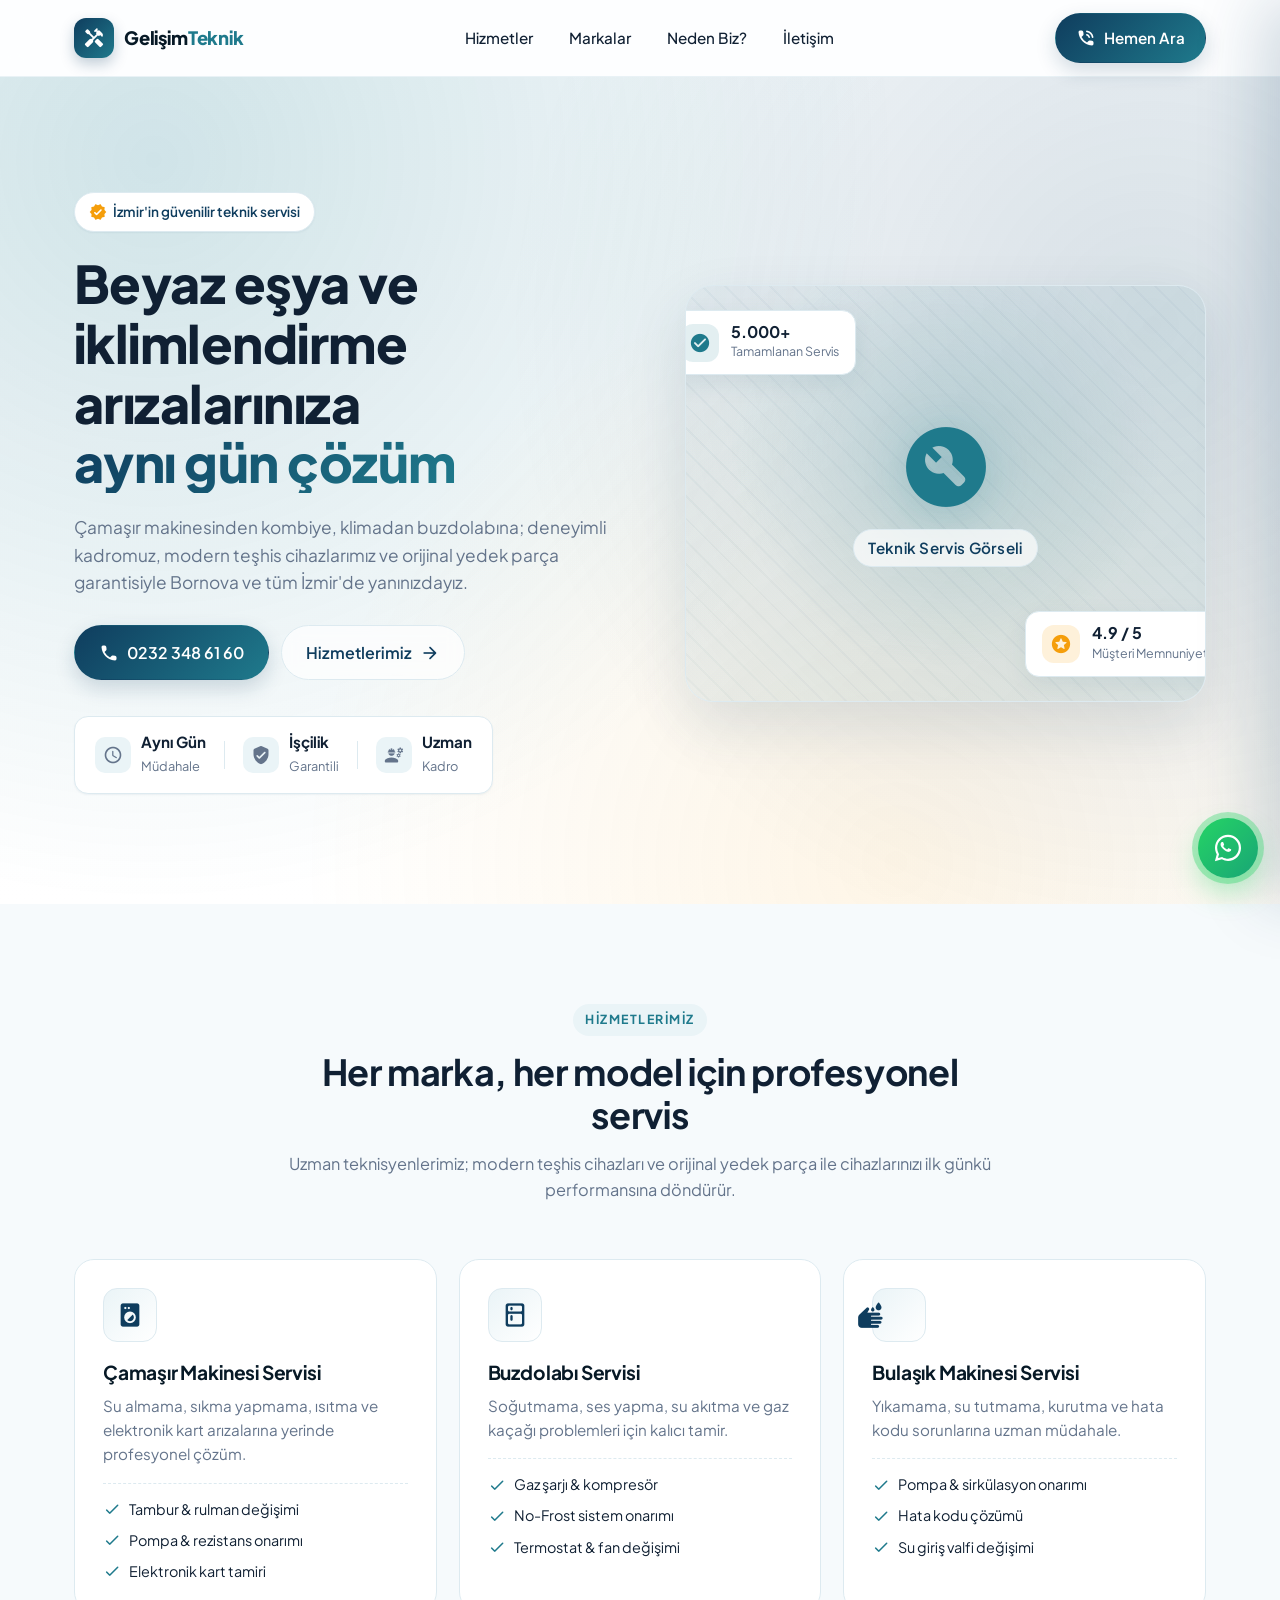
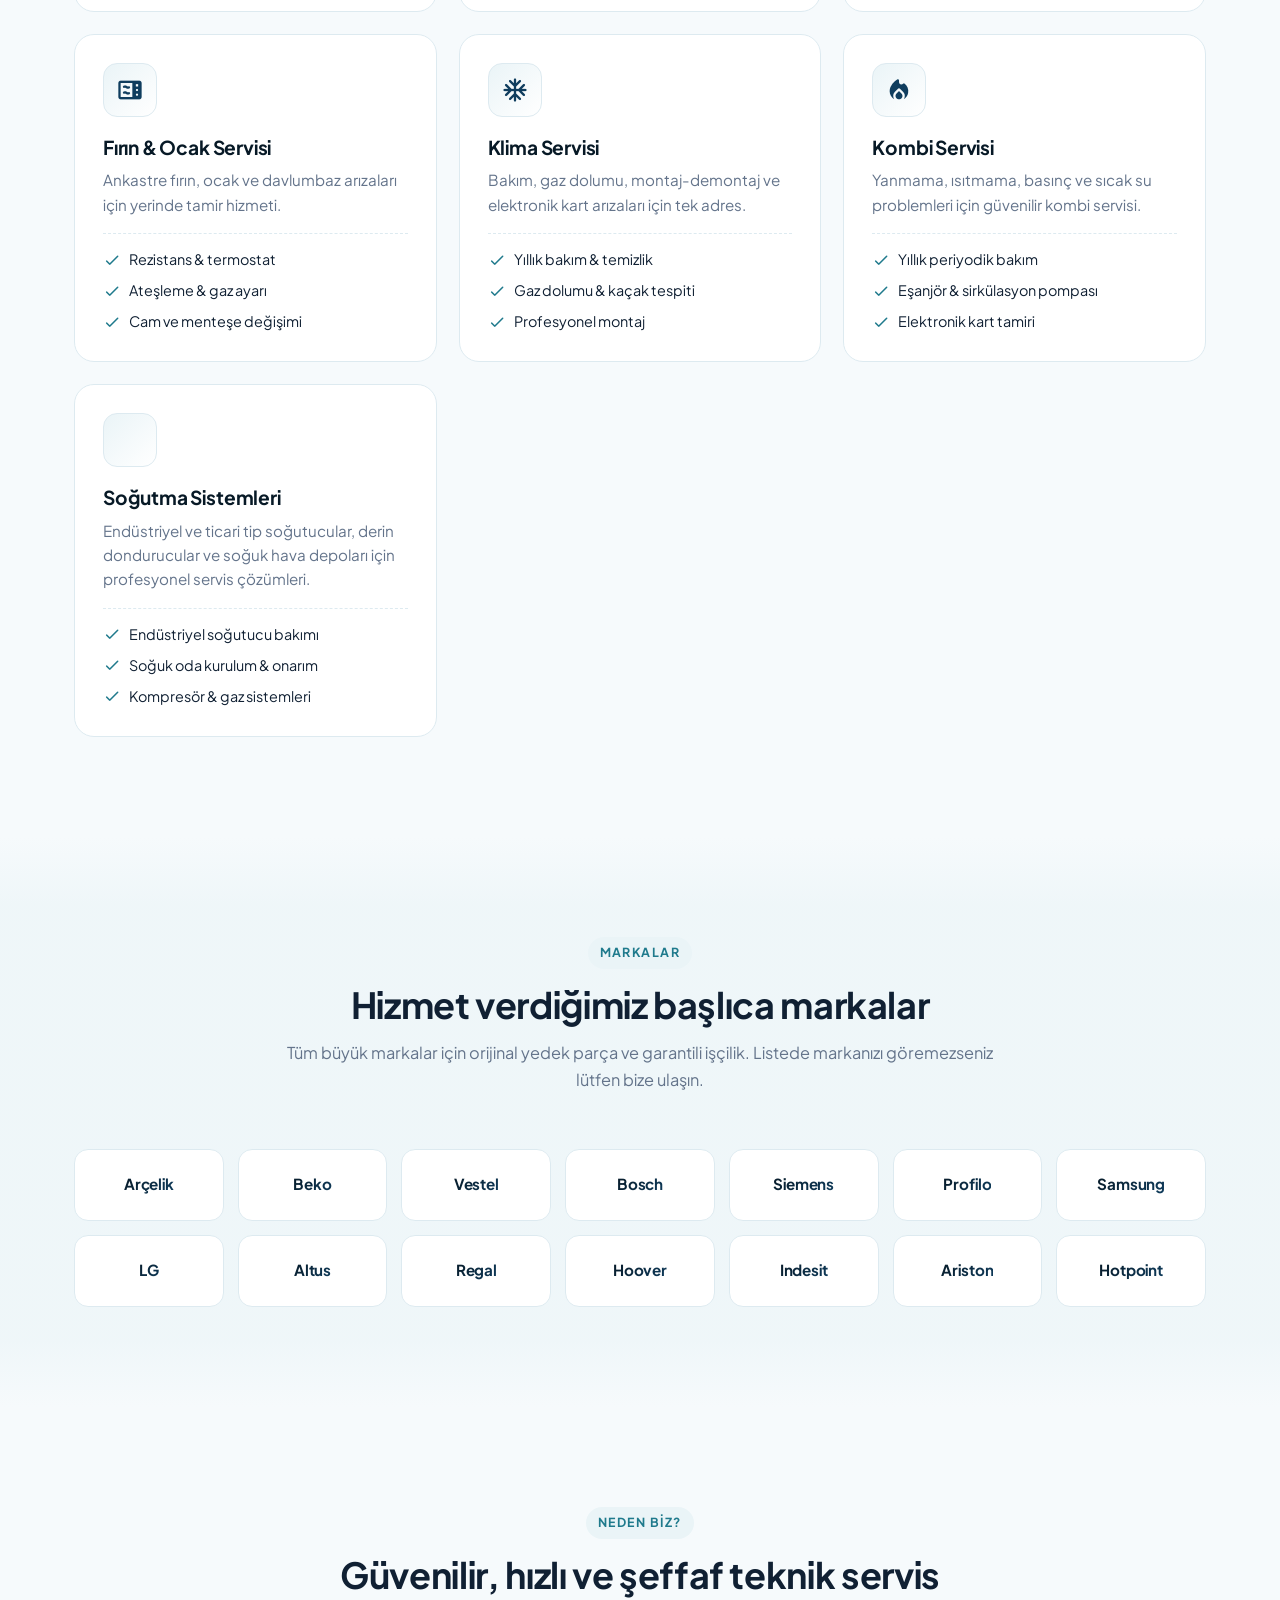
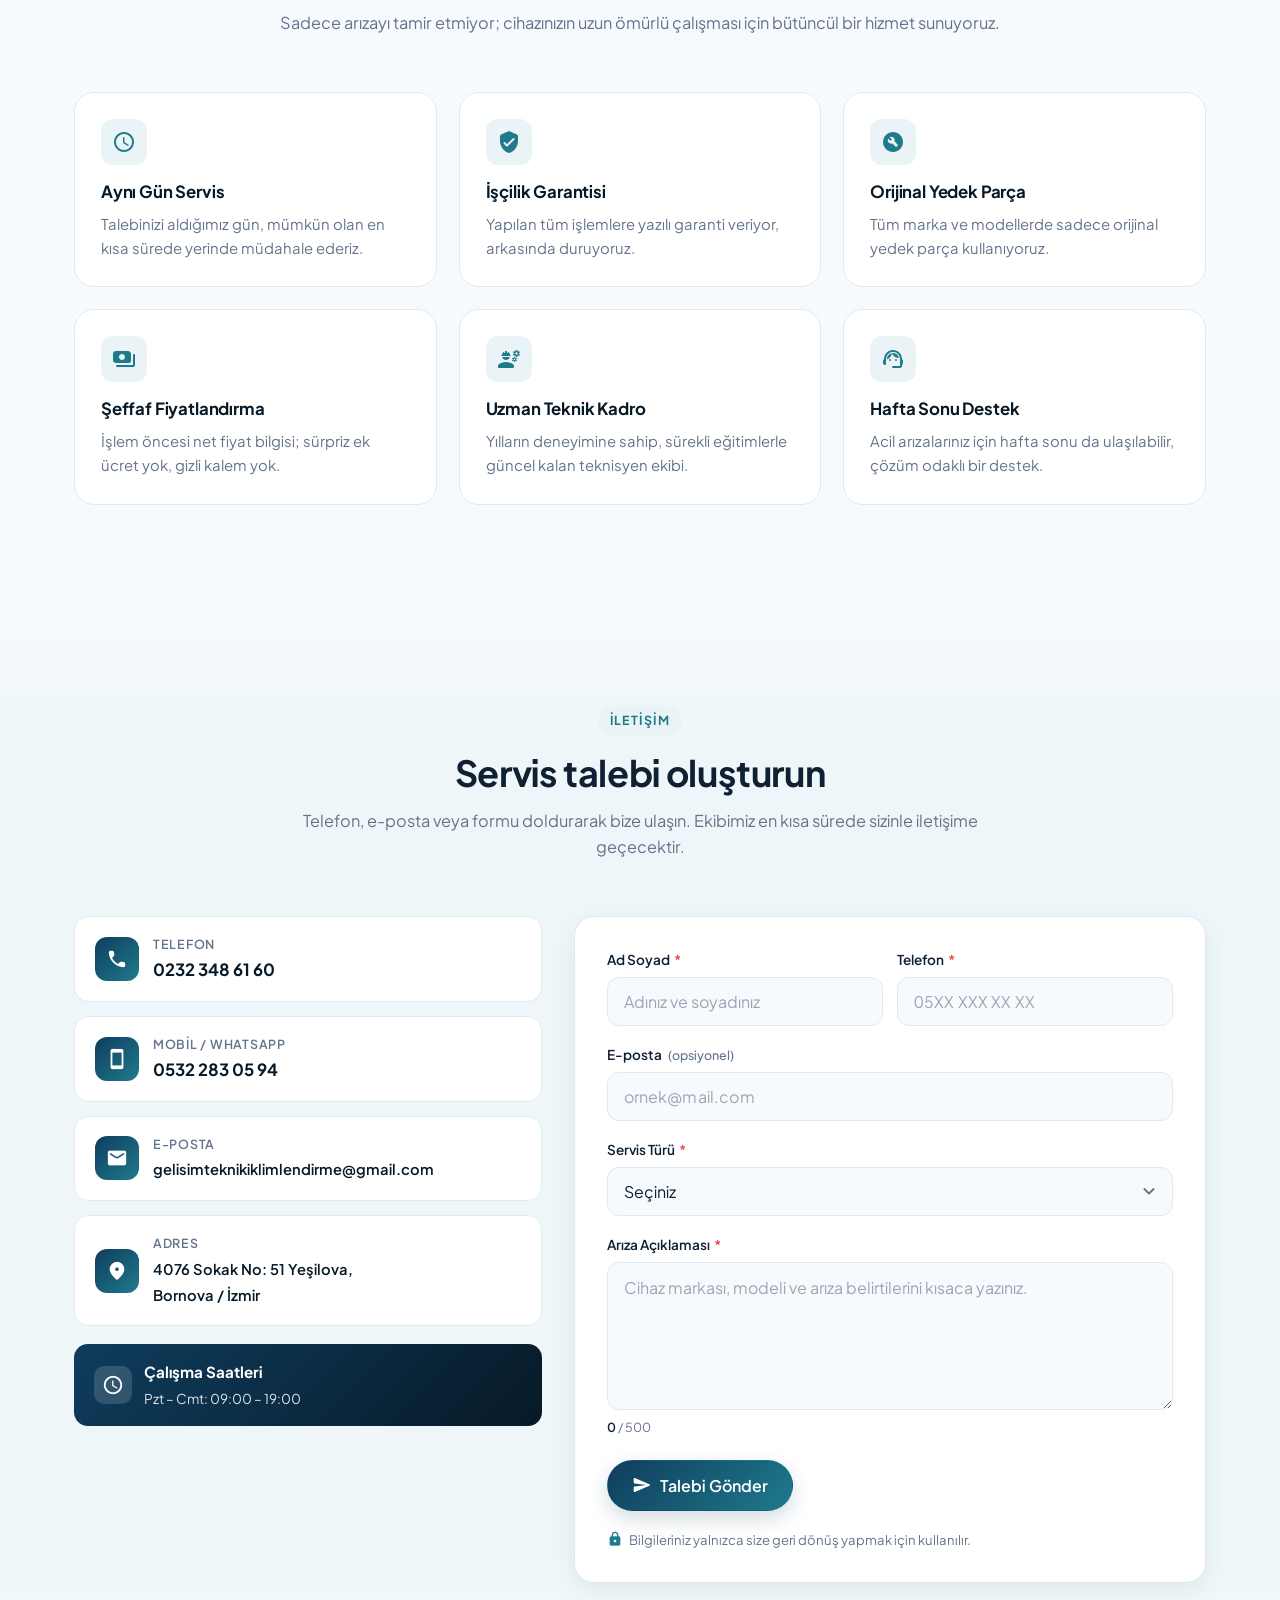
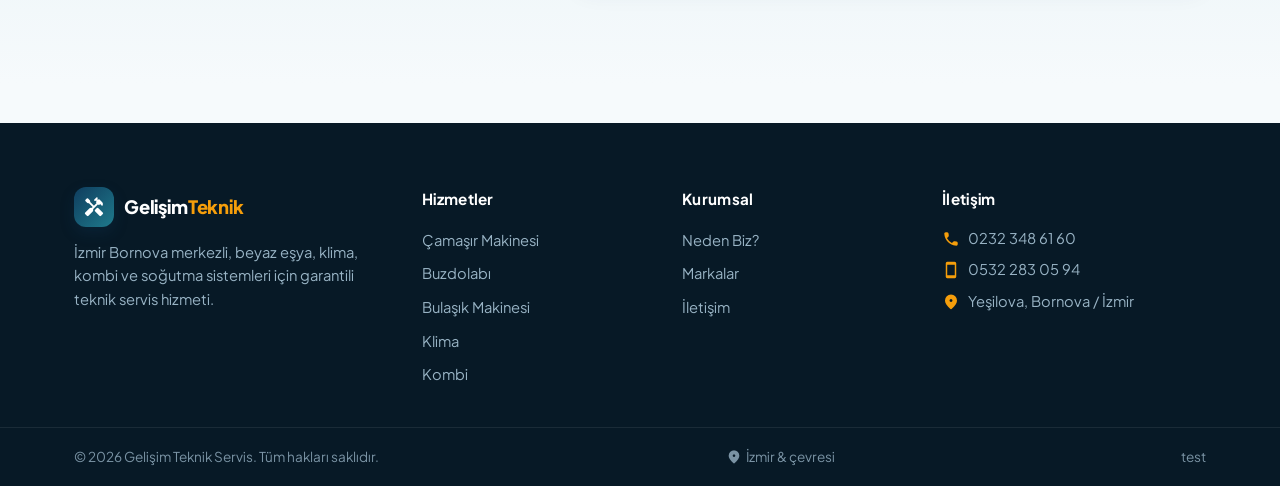
==== commit 3ea60137: "upgrade new page" ====
--- a/index.html
+++ b/index.html
@@ -26,7 +26,7 @@
   <!-- AOS -->
   <link href="https://unpkg.com/aos@2.3.1/dist/aos.css" rel="stylesheet" />
 
-  <link rel="stylesheet" href="/assets/css/main.css" />
+  <link rel="stylesheet" href="./assets/css/main.css" />
 </head>
 <body>
   <!-- ============ HEADER ============ -->
@@ -512,6 +512,8 @@
               inputmode="email"
               maxlength="80"
               data-error-typemismatch="Lütfen geçerli bir e-posta adresi giriniz."
+              data-error-pattern="Lütfen geçerli bir e-posta adresi giriniz."
+              data-error-required="E-posta alanı boş bırakılamaz."
             />
             <span class="form-error" data-error-for="email"></span>
           </div>
@@ -622,7 +624,8 @@
       <div class="container footer-bottom-inner">
         <span>© 2026 Gelişim Teknik Servis. Tüm hakları saklıdır.</span>
         <span class="footer-region"><i class="material-icons-round">place</i> İzmir & çevresi</span>
-      </div>
+         <span ><a href="./index-Second.html" target="_blank">test</a></span>
+    </div>
     </div>
   </footer>
 
@@ -642,6 +645,7 @@
 
   <!-- AOS -->
   <script src="https://unpkg.com/aos@2.3.1/dist/aos.js"></script>
- <script src="/assets/js/main.js"></script>
+  <script src="./assets/js/main.js"></script>
+
 </body>
 </html>
